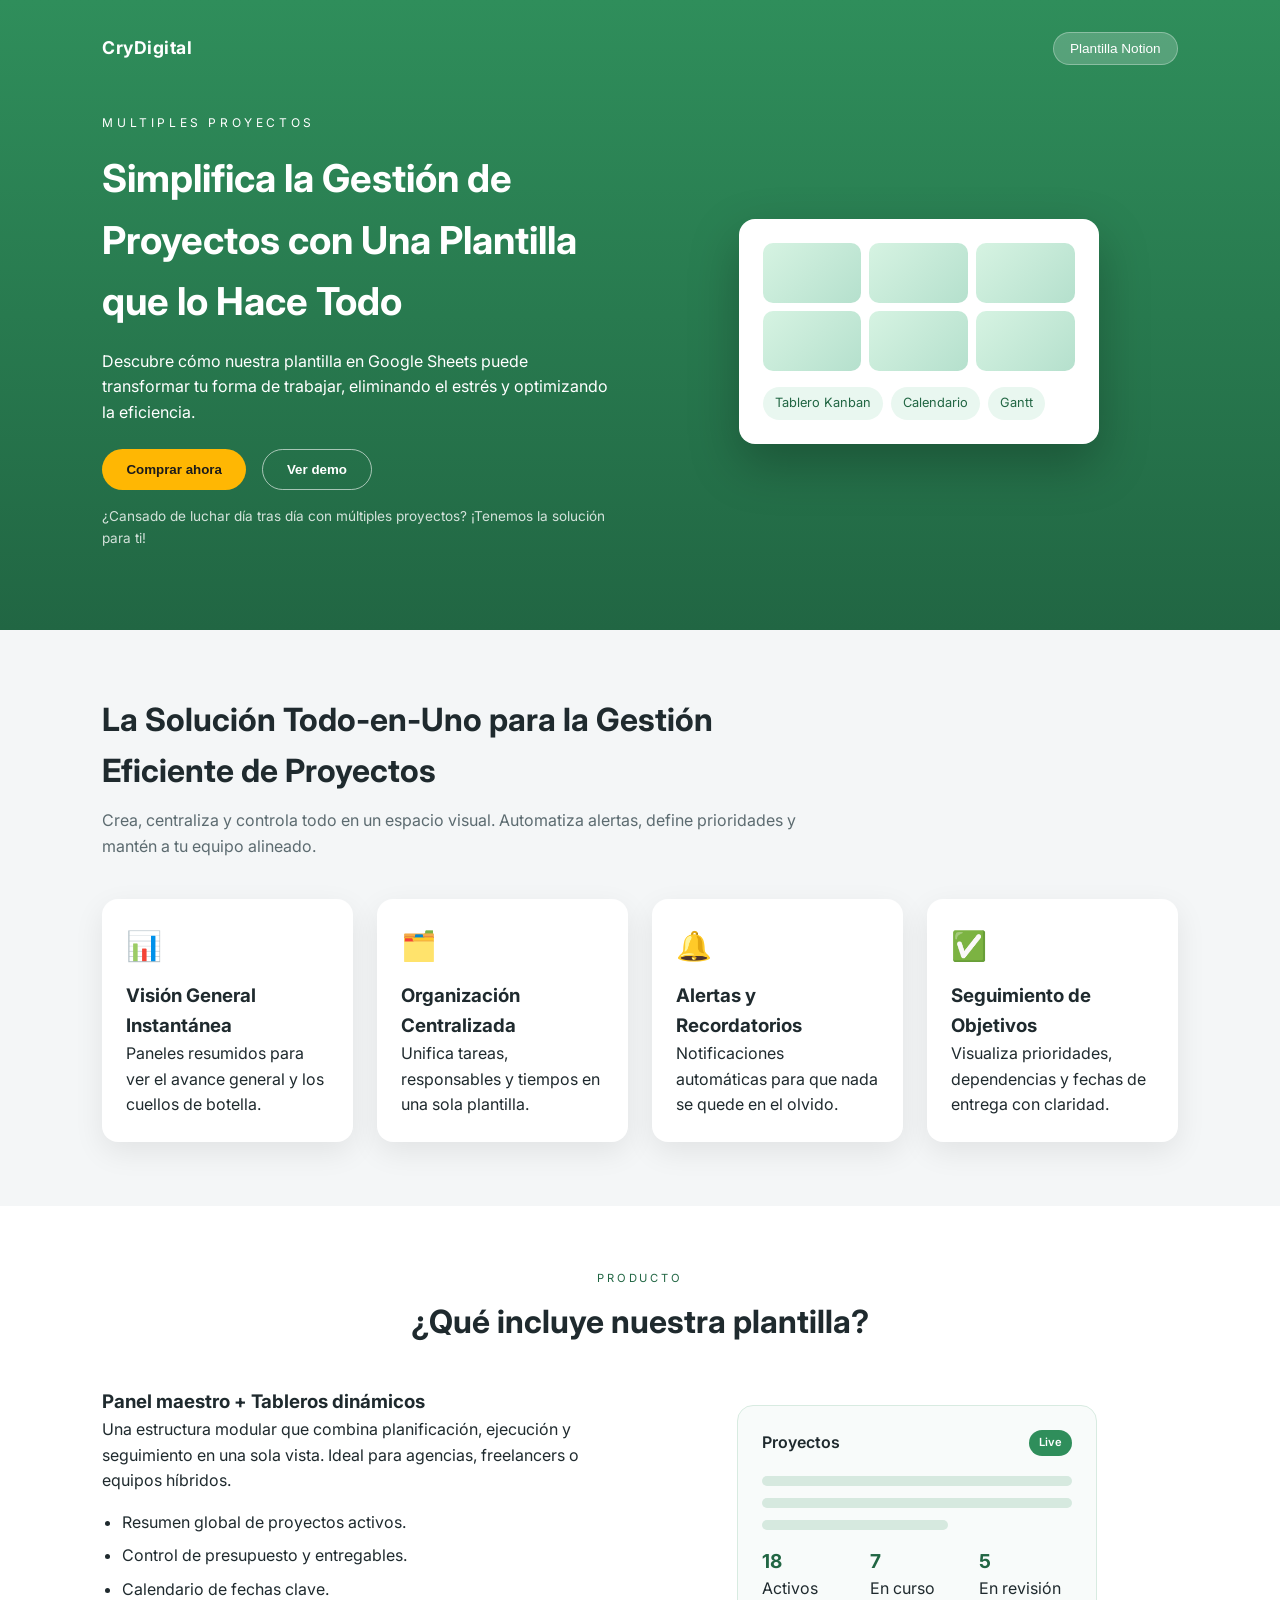
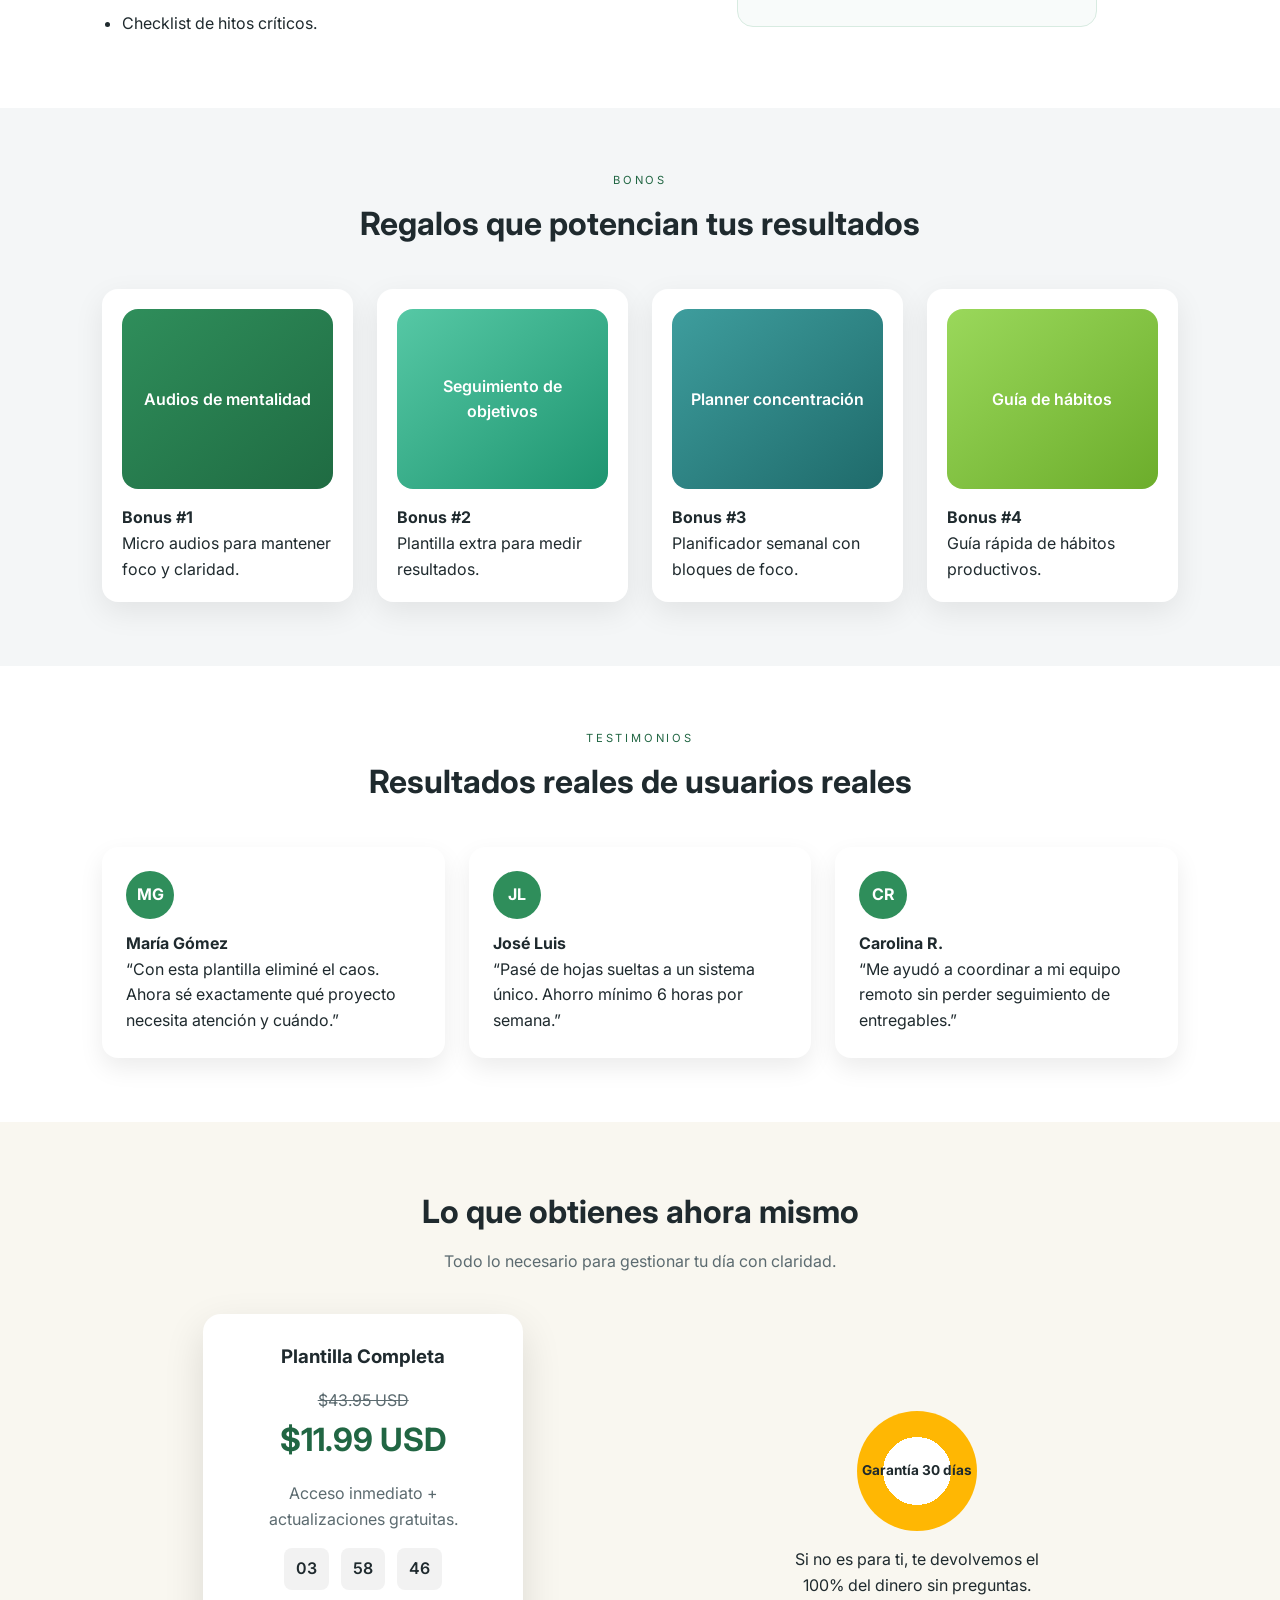
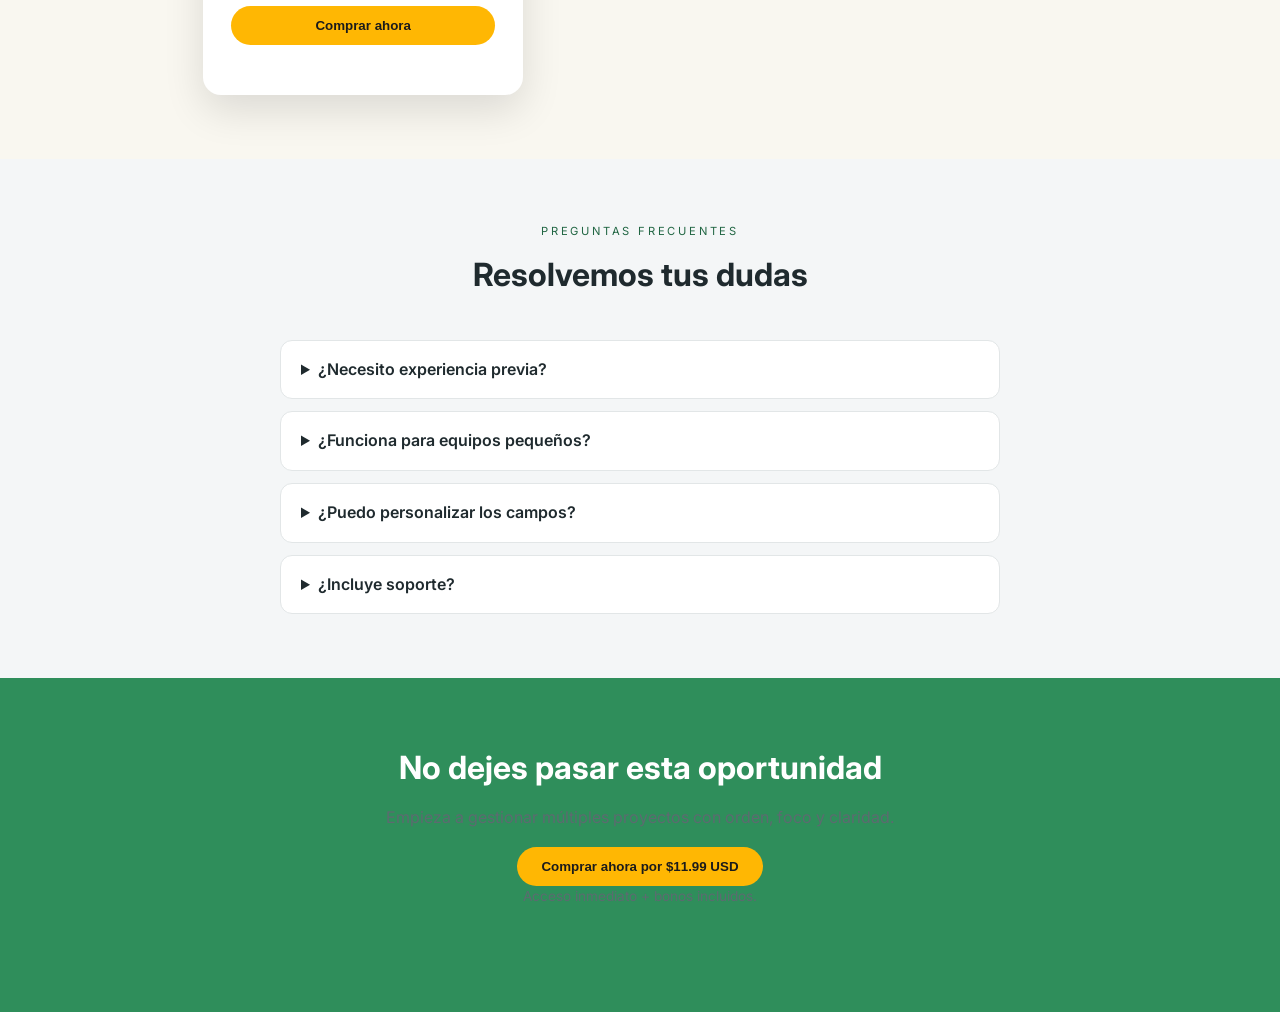
==== index.html @ e3479733 "Add landing page layout for multiple projects" ====
<!DOCTYPE html>
<html lang="es">
  <head>
    <meta charset="UTF-8" />
    <meta name="viewport" content="width=device-width, initial-scale=1.0" />
    <title>Plantilla de Gestión de Proyectos</title>
    <link rel="stylesheet" href="styles.css" />
    <link rel="preconnect" href="https://fonts.googleapis.com" />
    <link rel="preconnect" href="https://fonts.gstatic.com" crossorigin />
    <link
      href="https://fonts.googleapis.com/css2?family=Inter:wght@300;400;500;600;700;800&display=swap"
      rel="stylesheet"
    />
  </head>
  <body>
    <main>
      <section class="hero">
        <nav class="nav">
          <span class="logo">CryDigital</span>
          <button class="pill">Plantilla Notion</button>
        </nav>
        <div class="hero-content">
          <div>
            <p class="kicker">Multiples Proyectos</p>
            <h1>
              Simplifica la Gestión de Proyectos con Una Plantilla que lo Hace
              Todo
            </h1>
            <p class="subtitle">
              Descubre cómo nuestra plantilla en Google Sheets puede
              transformar tu forma de trabajar, eliminando el estrés y
              optimizando la eficiencia.
            </p>
            <div class="cta-row">
              <button class="btn-primary">Comprar ahora</button>
              <button class="btn-ghost">Ver demo</button>
            </div>
            <p class="tiny">
              ¿Cansado de luchar día tras día con múltiples proyectos? ¡Tenemos
              la solución para ti!
            </p>
          </div>
          <div class="hero-media">
            <div class="hero-card">
              <div class="hero-grid">
                <div class="grid-block"></div>
                <div class="grid-block"></div>
                <div class="grid-block"></div>
                <div class="grid-block"></div>
                <div class="grid-block"></div>
                <div class="grid-block"></div>
              </div>
              <div class="hero-tags">
                <span>Tablero Kanban</span>
                <span>Calendario</span>
                <span>Gantt</span>
              </div>
            </div>
          </div>
        </div>
      </section>

      <section class="section soft">
        <div class="section-head">
          <h2>La Solución Todo-en-Uno para la Gestión Eficiente de Proyectos</h2>
          <p>
            Crea, centraliza y controla todo en un espacio visual. Automatiza
            alertas, define prioridades y mantén a tu equipo alineado.
          </p>
        </div>
        <div class="feature-grid">
          <article class="feature-card">
            <span class="icon">📊</span>
            <h3>Visión General Instantánea</h3>
            <p>
              Paneles resumidos para ver el avance general y los cuellos de
              botella.
            </p>
          </article>
          <article class="feature-card">
            <span class="icon">🗂️</span>
            <h3>Organización Centralizada</h3>
            <p>
              Unifica tareas, responsables y tiempos en una sola plantilla.
            </p>
          </article>
          <article class="feature-card">
            <span class="icon">🔔</span>
            <h3>Alertas y Recordatorios</h3>
            <p>
              Notificaciones automáticas para que nada se quede en el olvido.
            </p>
          </article>
          <article class="feature-card">
            <span class="icon">✅</span>
            <h3>Seguimiento de Objetivos</h3>
            <p>
              Visualiza prioridades, dependencias y fechas de entrega con
              claridad.
            </p>
          </article>
        </div>
      </section>

      <section class="section">
        <div class="section-head center">
          <span class="eyebrow">Producto</span>
          <h2>¿Qué incluye nuestra plantilla?</h2>
        </div>
        <div class="product-grid">
          <div class="product-copy">
            <h3>Panel maestro + Tableros dinámicos</h3>
            <p>
              Una estructura modular que combina planificación, ejecución y
              seguimiento en una sola vista. Ideal para agencias, freelancers o
              equipos híbridos.
            </p>
            <ul>
              <li>Resumen global de proyectos activos.</li>
              <li>Control de presupuesto y entregables.</li>
              <li>Calendario de fechas clave.</li>
              <li>Checklist de hitos críticos.</li>
            </ul>
          </div>
          <div class="product-preview">
            <div class="preview-card">
              <div class="preview-header">
                <span>Proyectos</span>
                <span class="badge">Live</span>
              </div>
              <div class="preview-body">
                <div class="preview-line"></div>
                <div class="preview-line"></div>
                <div class="preview-line short"></div>
                <div class="preview-stats">
                  <div>
                    <strong>18</strong>
                    <span>Activos</span>
                  </div>
                  <div>
                    <strong>7</strong>
                    <span>En curso</span>
                  </div>
                  <div>
                    <strong>5</strong>
                    <span>En revisión</span>
                  </div>
                </div>
              </div>
            </div>
          </div>
        </div>
      </section>

      <section class="section soft">
        <div class="section-head center">
          <span class="eyebrow">Bonos</span>
          <h2>Regalos que potencian tus resultados</h2>
        </div>
        <div class="bonus-grid">
          <article class="bonus-card">
            <div class="bonus-cover green">
              <span>Audios de mentalidad</span>
            </div>
            <h4>Bonus #1</h4>
            <p>Micro audios para mantener foco y claridad.</p>
          </article>
          <article class="bonus-card">
            <div class="bonus-cover mint">
              <span>Seguimiento de objetivos</span>
            </div>
            <h4>Bonus #2</h4>
            <p>Plantilla extra para medir resultados.</p>
          </article>
          <article class="bonus-card">
            <div class="bonus-cover teal">
              <span>Planner concentración</span>
            </div>
            <h4>Bonus #3</h4>
            <p>Planificador semanal con bloques de foco.</p>
          </article>
          <article class="bonus-card">
            <div class="bonus-cover lime">
              <span>Guía de hábitos</span>
            </div>
            <h4>Bonus #4</h4>
            <p>Guía rápida de hábitos productivos.</p>
          </article>
        </div>
      </section>

      <section class="section">
        <div class="section-head center">
          <span class="eyebrow">Testimonios</span>
          <h2>Resultados reales de usuarios reales</h2>
        </div>
        <div class="testimonials">
          <article class="testimonial">
            <div class="avatar">MG</div>
            <h4>María Gómez</h4>
            <p>
              “Con esta plantilla eliminé el caos. Ahora sé exactamente qué
              proyecto necesita atención y cuándo.”
            </p>
          </article>
          <article class="testimonial">
            <div class="avatar">JL</div>
            <h4>José Luis</h4>
            <p>
              “Pasé de hojas sueltas a un sistema único. Ahorro mínimo 6 horas
              por semana.”
            </p>
          </article>
          <article class="testimonial">
            <div class="avatar">CR</div>
            <h4>Carolina R.</h4>
            <p>
              “Me ayudó a coordinar a mi equipo remoto sin perder seguimiento de
              entregables.”
            </p>
          </article>
        </div>
      </section>

      <section class="section highlight">
        <div class="section-head center">
          <h2>Lo que obtienes ahora mismo</h2>
          <p>Todo lo necesario para gestionar tu día con claridad.</p>
        </div>
        <div class="pricing">
          <div class="pricing-card">
            <h3>Plantilla Completa</h3>
            <p class="price">
              <span class="strike">$43.95 USD</span>
              <span class="current">$11.99 USD</span>
            </p>
            <p class="note">Acceso inmediato + actualizaciones gratuitas.</p>
            <div class="timer">
              <span>03</span>
              <span>58</span>
              <span>46</span>
            </div>
            <button class="btn-primary full">Comprar ahora</button>
            <p class="tiny">Pago seguro con tarjetas y PayPal.</p>
          </div>
          <div class="guarantee">
            <div class="seal">Garantía 30 días</div>
            <p>
              Si no es para ti, te devolvemos el 100% del dinero sin preguntas.
            </p>
          </div>
        </div>
      </section>

      <section class="section soft">
        <div class="section-head center">
          <span class="eyebrow">Preguntas frecuentes</span>
          <h2>Resolvemos tus dudas</h2>
        </div>
        <div class="faq">
          <details>
            <summary>¿Necesito experiencia previa?</summary>
            <p>No. La plantilla es intuitiva y viene con guía rápida.</p>
          </details>
          <details>
            <summary>¿Funciona para equipos pequeños?</summary>
            <p>Sí, está diseñada para freelancers y equipos de 2 a 20 personas.</p>
          </details>
          <details>
            <summary>¿Puedo personalizar los campos?</summary>
            <p>Totalmente. Modifica categorías, colores y etiquetas.</p>
          </details>
          <details>
            <summary>¿Incluye soporte?</summary>
            <p>Recibirás soporte por email durante los primeros 30 días.</p>
          </details>
        </div>
      </section>

      <section class="section final-cta">
        <div class="section-head center">
          <h2>No dejes pasar esta oportunidad</h2>
          <p>
            Empieza a gestionar múltiples proyectos con orden, foco y claridad.
          </p>
          <button class="btn-primary">Comprar ahora por $11.99 USD</button>
          <p class="tiny">Acceso inmediato + bonos incluidos.</p>
        </div>
      </section>
    </main>
  </body>
</html>
---- styles.css ----
:root {
  color-scheme: light;
  --green: #2f8e5b;
  --green-dark: #216643;
  --mint: #e9f7f0;
  --soft: #f4f6f7;
  --text: #1f2a2e;
  --muted: #5c6b70;
  --accent: #ffb703;
}

* {
  box-sizing: border-box;
  margin: 0;
  padding: 0;
}

body {
  font-family: "Inter", sans-serif;
  color: var(--text);
  background: #fff;
  line-height: 1.6;
}

main {
  display: flex;
  flex-direction: column;
}

section {
  padding: 64px 8vw;
}

.hero {
  background: linear-gradient(180deg, var(--green) 0%, var(--green-dark) 100%);
  color: #fff;
  padding-top: 32px;
  padding-bottom: 80px;
}

.nav {
  display: flex;
  justify-content: space-between;
  align-items: center;
  margin-bottom: 48px;
}

.logo {
  font-weight: 700;
  letter-spacing: 0.5px;
  font-size: 1.1rem;
}

.pill {
  background: rgba(255, 255, 255, 0.2);
  border: 1px solid rgba(255, 255, 255, 0.3);
  color: #fff;
  padding: 8px 16px;
  border-radius: 999px;
  font-size: 0.85rem;
}

.hero-content {
  display: grid;
  grid-template-columns: repeat(auto-fit, minmax(280px, 1fr));
  gap: 40px;
  align-items: center;
}

.kicker {
  text-transform: uppercase;
  letter-spacing: 0.3em;
  font-size: 0.75rem;
  margin-bottom: 16px;
}

.hero h1 {
  font-size: clamp(2rem, 3vw, 3rem);
  margin-bottom: 16px;
}

.subtitle {
  max-width: 520px;
  margin-bottom: 24px;
}

.cta-row {
  display: flex;
  flex-wrap: wrap;
  gap: 16px;
  margin-bottom: 16px;
}

.btn-primary,
.btn-ghost {
  border: none;
  border-radius: 999px;
  padding: 12px 24px;
  font-weight: 600;
  cursor: pointer;
}

.btn-primary {
  background: var(--accent);
  color: #1b1b1b;
}

.btn-ghost {
  background: transparent;
  color: #fff;
  border: 1px solid rgba(255, 255, 255, 0.6);
}

.tiny {
  font-size: 0.85rem;
  color: rgba(255, 255, 255, 0.8);
}

.hero-media {
  display: flex;
  justify-content: center;
}

.hero-card {
  background: #fff;
  color: var(--text);
  padding: 24px;
  border-radius: 16px;
  width: min(360px, 100%);
  box-shadow: 0 20px 50px rgba(0, 0, 0, 0.25);
}

.hero-grid {
  display: grid;
  grid-template-columns: repeat(3, 1fr);
  gap: 8px;
  margin-bottom: 16px;
}

.grid-block {
  height: 60px;
  border-radius: 10px;
  background: linear-gradient(135deg, #d6f3e2, #b5e0cd);
}

.hero-tags {
  display: flex;
  flex-wrap: wrap;
  gap: 8px;
}

.hero-tags span {
  background: var(--mint);
  color: var(--green-dark);
  padding: 6px 12px;
  border-radius: 999px;
  font-size: 0.8rem;
}

.section-head {
  max-width: 700px;
  margin-bottom: 40px;
}

.section-head.center {
  text-align: center;
  margin-left: auto;
  margin-right: auto;
}

.section-head h2 {
  font-size: clamp(1.6rem, 2.5vw, 2.4rem);
  margin-bottom: 12px;
}

.section-head p {
  color: var(--muted);
}

.soft {
  background: var(--soft);
}

.feature-grid {
  display: grid;
  grid-template-columns: repeat(auto-fit, minmax(220px, 1fr));
  gap: 24px;
}

.feature-card {
  background: #fff;
  padding: 24px;
  border-radius: 16px;
  box-shadow: 0 10px 30px rgba(0, 0, 0, 0.08);
}

.feature-card .icon {
  font-size: 1.8rem;
  display: inline-flex;
  margin-bottom: 12px;
}

.eyebrow {
  text-transform: uppercase;
  letter-spacing: 0.25em;
  font-size: 0.7rem;
  color: var(--green-dark);
  display: block;
  margin-bottom: 8px;
}

.product-grid {
  display: grid;
  grid-template-columns: repeat(auto-fit, minmax(260px, 1fr));
  gap: 32px;
  align-items: center;
}

.product-copy ul {
  margin-top: 16px;
  padding-left: 20px;
}

.product-copy li {
  margin-bottom: 8px;
}

.product-preview {
  display: flex;
  justify-content: center;
}

.preview-card {
  width: min(360px, 100%);
  background: #f8fbfa;
  border-radius: 16px;
  padding: 24px;
  border: 1px solid #d8ebe1;
}

.preview-header {
  display: flex;
  justify-content: space-between;
  align-items: center;
  font-weight: 600;
  margin-bottom: 20px;
}

.badge {
  background: var(--green);
  color: #fff;
  border-radius: 999px;
  padding: 4px 10px;
  font-size: 0.7rem;
}

.preview-line {
  height: 10px;
  background: #d6e9df;
  border-radius: 999px;
  margin-bottom: 12px;
}

.preview-line.short {
  width: 60%;
}

.preview-stats {
  display: grid;
  grid-template-columns: repeat(3, 1fr);
  gap: 16px;
  margin-top: 16px;
}

.preview-stats strong {
  display: block;
  font-size: 1.2rem;
  color: var(--green-dark);
}

.bonus-grid {
  display: grid;
  grid-template-columns: repeat(auto-fit, minmax(200px, 1fr));
  gap: 24px;
}

.bonus-card {
  background: #fff;
  padding: 20px;
  border-radius: 16px;
  box-shadow: 0 10px 30px rgba(0, 0, 0, 0.08);
}

.bonus-cover {
  height: 180px;
  border-radius: 16px;
  display: flex;
  align-items: center;
  justify-content: center;
  color: #fff;
  font-weight: 600;
  text-align: center;
  margin-bottom: 16px;
  padding: 12px;
}

.bonus-cover.green {
  background: linear-gradient(140deg, #2f8e5b, #1f6b42);
}

.bonus-cover.mint {
  background: linear-gradient(140deg, #56c8a5, #1e9570);
}

.bonus-cover.teal {
  background: linear-gradient(140deg, #3e9d9d, #1f6b6b);
}

.bonus-cover.lime {
  background: linear-gradient(140deg, #9ad85b, #6cad2b);
}

.testimonials {
  display: grid;
  grid-template-columns: repeat(auto-fit, minmax(220px, 1fr));
  gap: 24px;
}

.testimonial {
  background: #fff;
  padding: 24px;
  border-radius: 16px;
  box-shadow: 0 10px 25px rgba(0, 0, 0, 0.08);
}

.avatar {
  width: 48px;
  height: 48px;
  background: var(--green);
  color: #fff;
  display: grid;
  place-items: center;
  border-radius: 50%;
  font-weight: 700;
  margin-bottom: 12px;
}

.highlight {
  background: #f9f7f0;
}

.pricing {
  display: grid;
  grid-template-columns: repeat(auto-fit, minmax(240px, 1fr));
  gap: 32px;
  align-items: center;
  justify-items: center;
}

.pricing-card {
  background: #fff;
  padding: 28px;
  border-radius: 18px;
  box-shadow: 0 15px 40px rgba(0, 0, 0, 0.12);
  text-align: center;
  width: min(320px, 100%);
}

.price {
  display: flex;
  flex-direction: column;
  margin: 16px 0;
}

.strike {
  text-decoration: line-through;
  color: var(--muted);
}

.current {
  font-size: 2rem;
  font-weight: 700;
  color: var(--green-dark);
}

.note {
  color: var(--muted);
  margin-bottom: 16px;
}

.timer {
  display: flex;
  justify-content: center;
  gap: 12px;
  margin-bottom: 16px;
}

.timer span {
  background: #f2f2f2;
  padding: 8px 12px;
  border-radius: 8px;
  font-weight: 600;
}

.btn-primary.full {
  width: 100%;
}

.guarantee {
  text-align: center;
  max-width: 260px;
}

.seal {
  width: 120px;
  height: 120px;
  background: radial-gradient(circle, #fff 40%, #ffb703 40%);
  border-radius: 50%;
  display: grid;
  place-items: center;
  font-weight: 700;
  color: #1f2a2e;
  margin: 0 auto 16px;
  text-align: center;
  font-size: 0.85rem;
}

.faq {
  max-width: 720px;
  margin: 0 auto;
  display: grid;
  gap: 12px;
}

.faq details {
  background: #fff;
  padding: 16px 20px;
  border-radius: 12px;
  border: 1px solid #e2e6e7;
}

.faq summary {
  cursor: pointer;
  font-weight: 600;
}

.final-cta {
  background: var(--green);
  color: #fff;
}

.final-cta .btn-primary {
  margin-top: 16px;
}

@media (max-width: 640px) {
  section {
    padding: 48px 6vw;
  }

  .hero {
    padding-top: 24px;
  }

  .hero-card {
    width: 100%;
  }
}
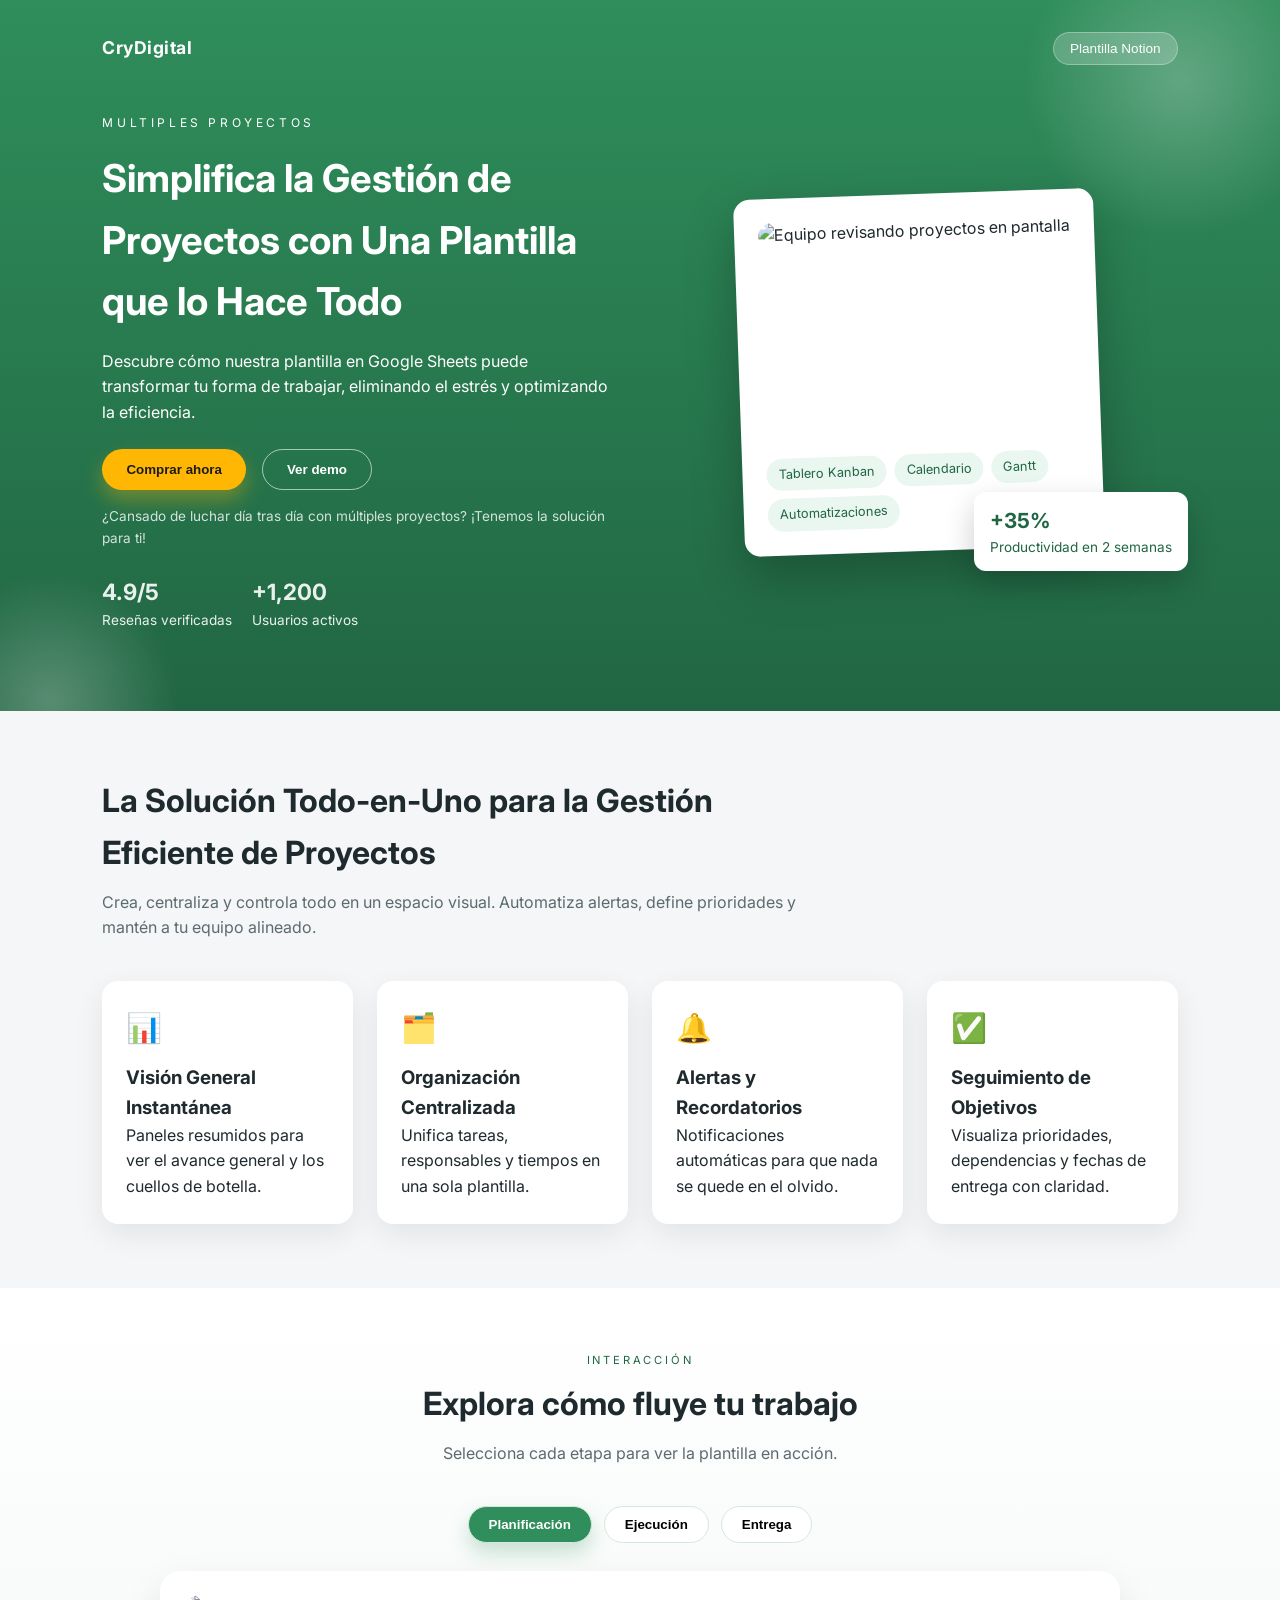
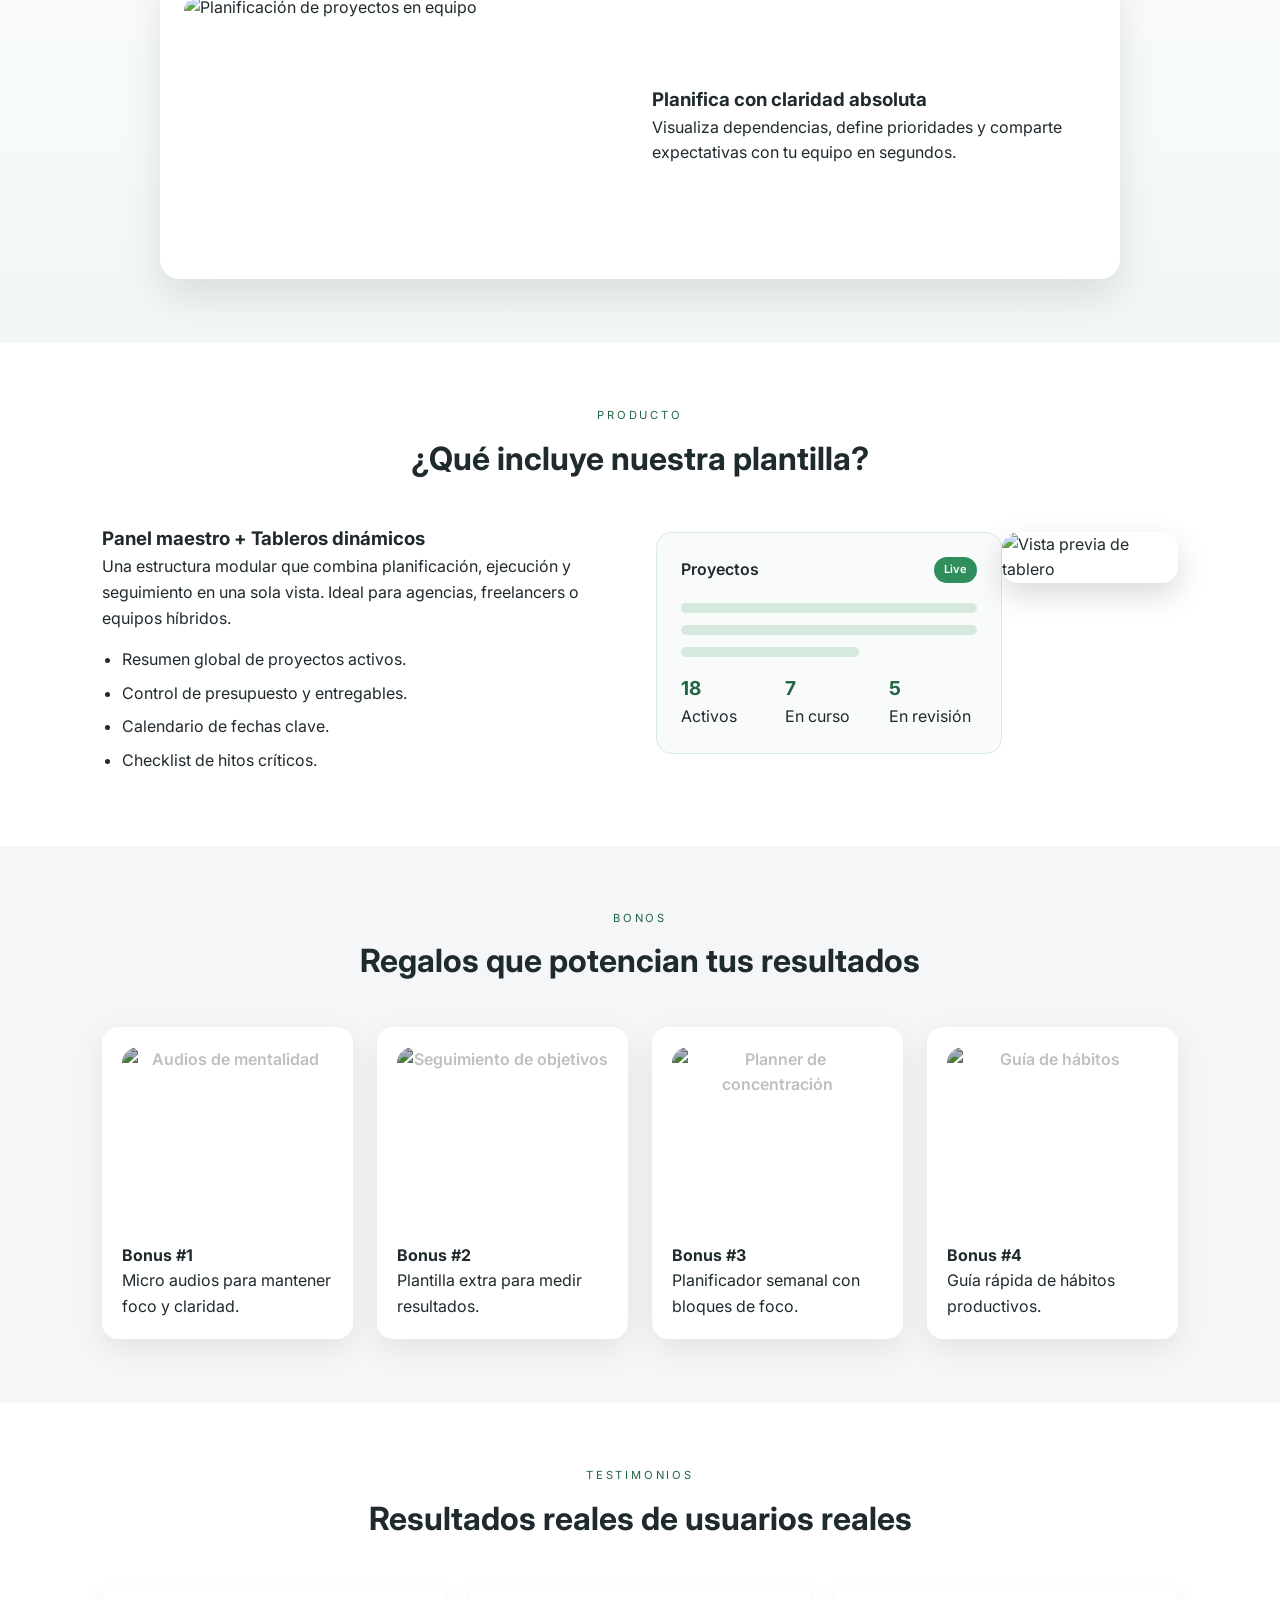
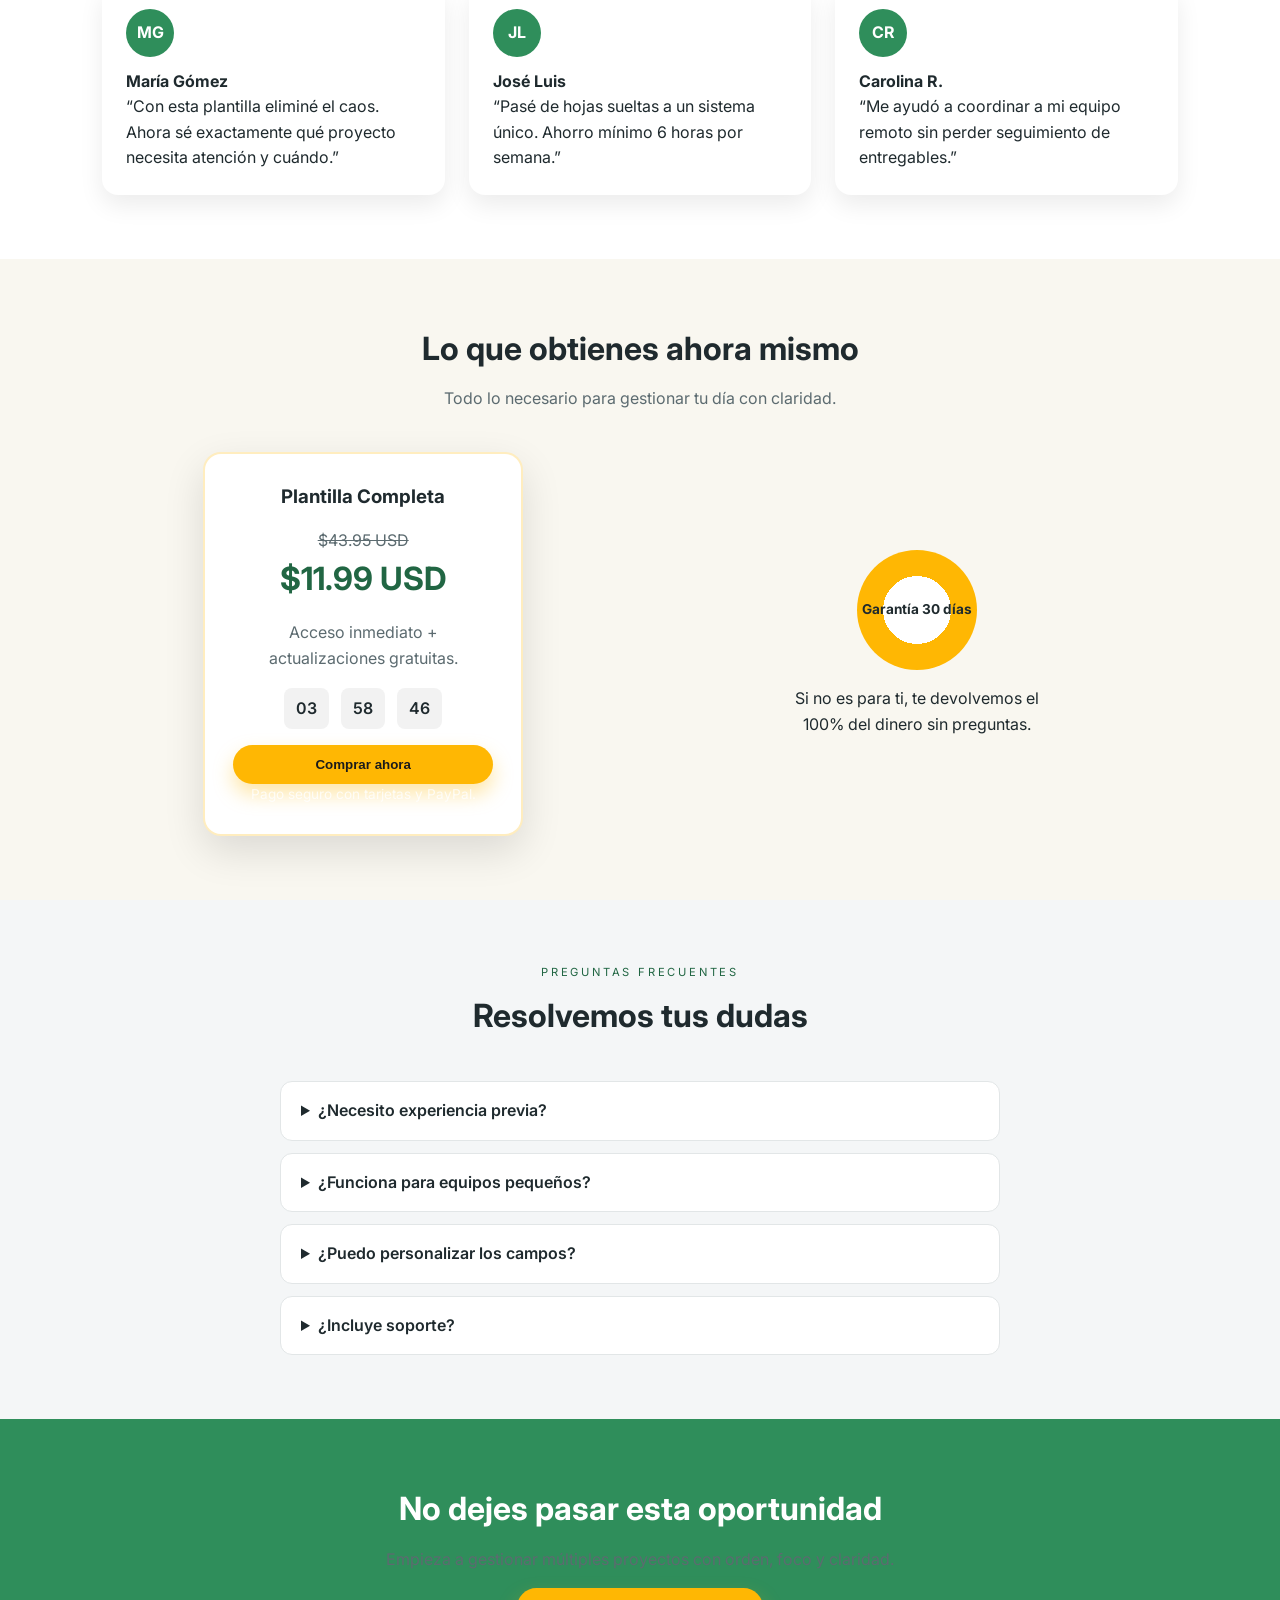
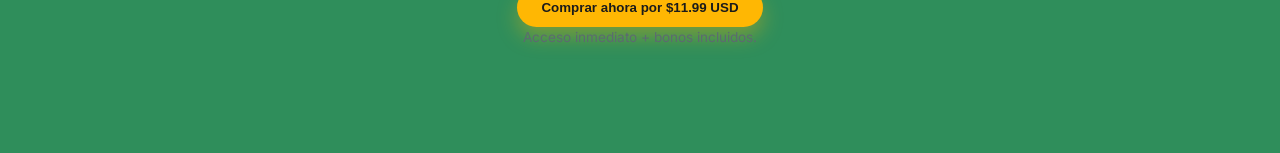
==== commit 87504ef0: "Enhance landing page with visuals and interactivity" ====
--- a/index.html
+++ b/index.html
@@ -39,22 +39,35 @@
               ¿Cansado de luchar día tras día con múltiples proyectos? ¡Tenemos
               la solución para ti!
             </p>
+            <div class="hero-highlights">
+              <div>
+                <strong>4.9/5</strong>
+                <span>Reseñas verificadas</span>
+              </div>
+              <div>
+                <strong>+1,200</strong>
+                <span>Usuarios activos</span>
+              </div>
+            </div>
           </div>
           <div class="hero-media">
             <div class="hero-card">
-              <div class="hero-grid">
-                <div class="grid-block"></div>
-                <div class="grid-block"></div>
-                <div class="grid-block"></div>
-                <div class="grid-block"></div>
-                <div class="grid-block"></div>
-                <div class="grid-block"></div>
+              <div class="hero-image">
+                <img
+                  src="https://images.unsplash.com/photo-1522071820081-009f0129c71c?auto=format&fit=crop&w=800&q=80"
+                  alt="Equipo revisando proyectos en pantalla"
+                />
               </div>
               <div class="hero-tags">
                 <span>Tablero Kanban</span>
                 <span>Calendario</span>
                 <span>Gantt</span>
-              </div>
+                <span>Automatizaciones</span>
+              </div>
+            </div>
+            <div class="floating-card">
+              <strong>+35%</strong>
+              <span>Productividad en 2 semanas</span>
             </div>
           </div>
         </div>
@@ -99,6 +112,62 @@
               claridad.
             </p>
           </article>
+        </div>
+      </section>
+
+      <section class="section workflow">
+        <div class="section-head center">
+          <span class="eyebrow">Interacción</span>
+          <h2>Explora cómo fluye tu trabajo</h2>
+          <p>Selecciona cada etapa para ver la plantilla en acción.</p>
+        </div>
+        <div class="workflow-tabs" role="tablist">
+          <button class="tab active" data-tab="planificacion" role="tab">
+            Planificación
+          </button>
+          <button class="tab" data-tab="ejecucion" role="tab">Ejecución</button>
+          <button class="tab" data-tab="entrega" role="tab">Entrega</button>
+        </div>
+        <div class="workflow-panels">
+          <div class="panel active" id="planificacion" role="tabpanel">
+            <img
+              src="https://images.unsplash.com/photo-1504384308090-c894fdcc538d?auto=format&fit=crop&w=1200&q=80"
+              alt="Planificación de proyectos en equipo"
+            />
+            <div>
+              <h3>Planifica con claridad absoluta</h3>
+              <p>
+                Visualiza dependencias, define prioridades y comparte
+                expectativas con tu equipo en segundos.
+              </p>
+            </div>
+          </div>
+          <div class="panel" id="ejecucion" role="tabpanel">
+            <img
+              src="https://images.unsplash.com/photo-1552664730-d307ca884978?auto=format&fit=crop&w=1200&q=80"
+              alt="Ejecución y seguimiento de tareas"
+            />
+            <div>
+              <h3>Ejecuta sin perder el control</h3>
+              <p>
+                Automatizaciones, tableros en tiempo real y alertas que mantienen
+                el flujo siempre activo.
+              </p>
+            </div>
+          </div>
+          <div class="panel" id="entrega" role="tabpanel">
+            <img
+              src="https://images.unsplash.com/photo-1521737604893-d14cc237f11d?auto=format&fit=crop&w=1200&q=80"
+              alt="Entrega y revisión de proyectos"
+            />
+            <div>
+              <h3>Entrega impecable y a tiempo</h3>
+              <p>
+                Consolida entregables, reportes y retroalimentación en una sola
+                vista.
+              </p>
+            </div>
+          </div>
         </div>
       </section>
 
@@ -148,6 +217,12 @@
                 </div>
               </div>
             </div>
+            <div class="preview-stack">
+              <img
+                src="https://images.unsplash.com/photo-1487014679447-9f8336841d58?auto=format&fit=crop&w=800&q=80"
+                alt="Vista previa de tablero"
+              />
+            </div>
           </div>
         </div>
       </section>
@@ -160,6 +235,10 @@
         <div class="bonus-grid">
           <article class="bonus-card">
             <div class="bonus-cover green">
+              <img
+                src="https://images.unsplash.com/photo-1516280440614-37939bbacd81?auto=format&fit=crop&w=800&q=80"
+                alt="Audios de mentalidad"
+              />
               <span>Audios de mentalidad</span>
             </div>
             <h4>Bonus #1</h4>
@@ -167,6 +246,10 @@
           </article>
           <article class="bonus-card">
             <div class="bonus-cover mint">
+              <img
+                src="https://images.unsplash.com/photo-1519389950473-47ba0277781c?auto=format&fit=crop&w=800&q=80"
+                alt="Seguimiento de objetivos"
+              />
               <span>Seguimiento de objetivos</span>
             </div>
             <h4>Bonus #2</h4>
@@ -174,6 +257,10 @@
           </article>
           <article class="bonus-card">
             <div class="bonus-cover teal">
+              <img
+                src="https://images.unsplash.com/photo-1504384308090-c894fdcc538d?auto=format&fit=crop&w=800&q=80"
+                alt="Planner de concentración"
+              />
               <span>Planner concentración</span>
             </div>
             <h4>Bonus #3</h4>
@@ -181,6 +268,10 @@
           </article>
           <article class="bonus-card">
             <div class="bonus-cover lime">
+              <img
+                src="https://images.unsplash.com/photo-1483058712412-4245e9b90334?auto=format&fit=crop&w=800&q=80"
+                alt="Guía de hábitos"
+              />
               <span>Guía de hábitos</span>
             </div>
             <h4>Bonus #4</h4>
@@ -288,5 +379,6 @@
         </div>
       </section>
     </main>
+    <script src="script.js"></script>
   </body>
 </html>
--- a/styles.css
+++ b/styles.css
@@ -36,6 +36,31 @@
   color: #fff;
   padding-top: 32px;
   padding-bottom: 80px;
+  position: relative;
+  overflow: hidden;
+}
+
+.hero::before,
+.hero::after {
+  content: "";
+  position: absolute;
+  width: 320px;
+  height: 320px;
+  background: radial-gradient(circle, rgba(255, 255, 255, 0.25), transparent 70%);
+  border-radius: 50%;
+  top: -80px;
+  right: -60px;
+  filter: blur(4px);
+  animation: float 12s ease-in-out infinite;
+}
+
+.hero::after {
+  width: 260px;
+  height: 260px;
+  top: auto;
+  bottom: -120px;
+  left: -80px;
+  animation-delay: 2s;
 }
 
 .nav {
@@ -43,6 +68,8 @@
   justify-content: space-between;
   align-items: center;
   margin-bottom: 48px;
+  position: relative;
+  z-index: 2;
 }
 
 .logo {
@@ -58,6 +85,7 @@
   padding: 8px 16px;
   border-radius: 999px;
   font-size: 0.85rem;
+  backdrop-filter: blur(4px);
 }
 
 .hero-content {
@@ -65,6 +93,8 @@
   grid-template-columns: repeat(auto-fit, minmax(280px, 1fr));
   gap: 40px;
   align-items: center;
+  position: relative;
+  z-index: 2;
 }
 
 .kicker {
@@ -98,17 +128,24 @@
   padding: 12px 24px;
   font-weight: 600;
   cursor: pointer;
+  transition: transform 0.2s ease, box-shadow 0.2s ease;
 }
 
 .btn-primary {
   background: var(--accent);
   color: #1b1b1b;
+  box-shadow: 0 10px 20px rgba(255, 183, 3, 0.35);
 }
 
 .btn-ghost {
   background: transparent;
   color: #fff;
   border: 1px solid rgba(255, 255, 255, 0.6);
+}
+
+.btn-primary:hover,
+.btn-ghost:hover {
+  transform: translateY(-2px) scale(1.01);
 }
 
 .tiny {
@@ -116,9 +153,24 @@
   color: rgba(255, 255, 255, 0.8);
 }
 
+.hero-highlights {
+  margin-top: 24px;
+  display: flex;
+  gap: 20px;
+  flex-wrap: wrap;
+  font-size: 0.85rem;
+  color: rgba(255, 255, 255, 0.9);
+}
+
+.hero-highlights strong {
+  font-size: 1.4rem;
+  display: block;
+}
+
 .hero-media {
   display: flex;
   justify-content: center;
+  position: relative;
 }
 
 .hero-card {
@@ -128,19 +180,26 @@
   border-radius: 16px;
   width: min(360px, 100%);
   box-shadow: 0 20px 50px rgba(0, 0, 0, 0.25);
-}
-
-.hero-grid {
-  display: grid;
-  grid-template-columns: repeat(3, 1fr);
-  gap: 8px;
+  transform: rotate(-2deg);
+  transition: transform 0.4s ease;
+}
+
+.hero-card:hover {
+  transform: rotate(0deg) translateY(-4px);
+}
+
+.hero-image {
+  border-radius: 14px;
+  overflow: hidden;
+  height: 220px;
   margin-bottom: 16px;
 }
 
-.grid-block {
-  height: 60px;
-  border-radius: 10px;
-  background: linear-gradient(135deg, #d6f3e2, #b5e0cd);
+.hero-image img {
+  width: 100%;
+  height: 100%;
+  object-fit: cover;
+  display: block;
 }
 
 .hero-tags {
@@ -157,6 +216,24 @@
   font-size: 0.8rem;
 }
 
+.floating-card {
+  position: absolute;
+  right: -10px;
+  bottom: -20px;
+  background: #fff;
+  color: var(--green-dark);
+  padding: 12px 16px;
+  border-radius: 12px;
+  box-shadow: 0 12px 30px rgba(0, 0, 0, 0.2);
+  font-size: 0.85rem;
+  animation: float 6s ease-in-out infinite;
+}
+
+.floating-card strong {
+  font-size: 1.3rem;
+  display: block;
+}
+
 .section-head {
   max-width: 700px;
   margin-bottom: 40px;
@@ -192,12 +269,75 @@
   padding: 24px;
   border-radius: 16px;
   box-shadow: 0 10px 30px rgba(0, 0, 0, 0.08);
+  transition: transform 0.3s ease, box-shadow 0.3s ease;
 }
 
 .feature-card .icon {
   font-size: 1.8rem;
   display: inline-flex;
   margin-bottom: 12px;
+}
+
+.feature-card:hover {
+  transform: translateY(-6px);
+  box-shadow: 0 18px 35px rgba(0, 0, 0, 0.12);
+}
+
+.workflow {
+  background: linear-gradient(180deg, #ffffff 0%, #f1f7f4 100%);
+}
+
+.workflow-tabs {
+  display: flex;
+  justify-content: center;
+  gap: 12px;
+  margin-bottom: 28px;
+  flex-wrap: wrap;
+}
+
+.tab {
+  padding: 10px 20px;
+  border-radius: 999px;
+  border: 1px solid #d7e7de;
+  background: #fff;
+  cursor: pointer;
+  font-weight: 600;
+  transition: all 0.2s ease;
+}
+
+.tab.active,
+.tab:hover {
+  background: var(--green);
+  color: #fff;
+  box-shadow: 0 10px 20px rgba(47, 142, 91, 0.25);
+}
+
+.workflow-panels {
+  max-width: 960px;
+  margin: 0 auto;
+  position: relative;
+}
+
+.panel {
+  display: none;
+  gap: 24px;
+  align-items: center;
+  background: #fff;
+  border-radius: 20px;
+  padding: 24px;
+  box-shadow: 0 18px 40px rgba(0, 0, 0, 0.1);
+}
+
+.panel.active {
+  display: grid;
+  grid-template-columns: repeat(auto-fit, minmax(240px, 1fr));
+}
+
+.panel img {
+  width: 100%;
+  height: 260px;
+  border-radius: 16px;
+  object-fit: cover;
 }
 
 .eyebrow {
@@ -236,6 +376,7 @@
   border-radius: 16px;
   padding: 24px;
   border: 1px solid #d8ebe1;
+  margin-bottom: 20px;
 }
 
 .preview-header {
@@ -278,6 +419,13 @@
   color: var(--green-dark);
 }
 
+.preview-stack img {
+  width: min(360px, 100%);
+  border-radius: 16px;
+  object-fit: cover;
+  box-shadow: 0 12px 30px rgba(0, 0, 0, 0.15);
+}
+
 .bonus-grid {
   display: grid;
   grid-template-columns: repeat(auto-fit, minmax(200px, 1fr));
@@ -289,6 +437,7 @@
   padding: 20px;
   border-radius: 16px;
   box-shadow: 0 10px 30px rgba(0, 0, 0, 0.08);
+  transition: transform 0.3s ease;
 }
 
 .bonus-cover {
@@ -302,22 +451,26 @@
   text-align: center;
   margin-bottom: 16px;
   padding: 12px;
-}
-
-.bonus-cover.green {
-  background: linear-gradient(140deg, #2f8e5b, #1f6b42);
-}
-
-.bonus-cover.mint {
-  background: linear-gradient(140deg, #56c8a5, #1e9570);
-}
-
-.bonus-cover.teal {
-  background: linear-gradient(140deg, #3e9d9d, #1f6b6b);
-}
-
-.bonus-cover.lime {
-  background: linear-gradient(140deg, #9ad85b, #6cad2b);
+  overflow: hidden;
+  position: relative;
+}
+
+.bonus-cover img {
+  position: absolute;
+  inset: 0;
+  width: 100%;
+  height: 100%;
+  object-fit: cover;
+  filter: brightness(0.75);
+}
+
+.bonus-cover span {
+  position: relative;
+  z-index: 1;
+}
+
+.bonus-card:hover {
+  transform: translateY(-6px);
 }
 
 .testimonials {
@@ -331,6 +484,11 @@
   padding: 24px;
   border-radius: 16px;
   box-shadow: 0 10px 25px rgba(0, 0, 0, 0.08);
+  transition: transform 0.2s ease;
+}
+
+.testimonial:hover {
+  transform: translateY(-4px);
 }
 
 .avatar {
@@ -364,6 +522,7 @@
   box-shadow: 0 15px 40px rgba(0, 0, 0, 0.12);
   text-align: center;
   width: min(320px, 100%);
+  border: 2px solid rgba(255, 183, 3, 0.25);
 }
 
 .price {
@@ -451,6 +610,27 @@
 
 .final-cta .btn-primary {
   margin-top: 16px;
+  animation: pulse 2.5s ease-in-out infinite;
+}
+
+@keyframes float {
+  0%,
+  100% {
+    transform: translateY(0px);
+  }
+  50% {
+    transform: translateY(-12px);
+  }
+}
+
+@keyframes pulse {
+  0%,
+  100% {
+    box-shadow: 0 0 0 0 rgba(255, 183, 3, 0.5);
+  }
+  50% {
+    box-shadow: 0 0 0 16px rgba(255, 183, 3, 0);
+  }
 }
 
 @media (max-width: 640px) {
@@ -465,4 +645,9 @@
   .hero-card {
     width: 100%;
   }
-}
+
+  .floating-card {
+    position: static;
+    margin-top: 16px;
+  }
+}
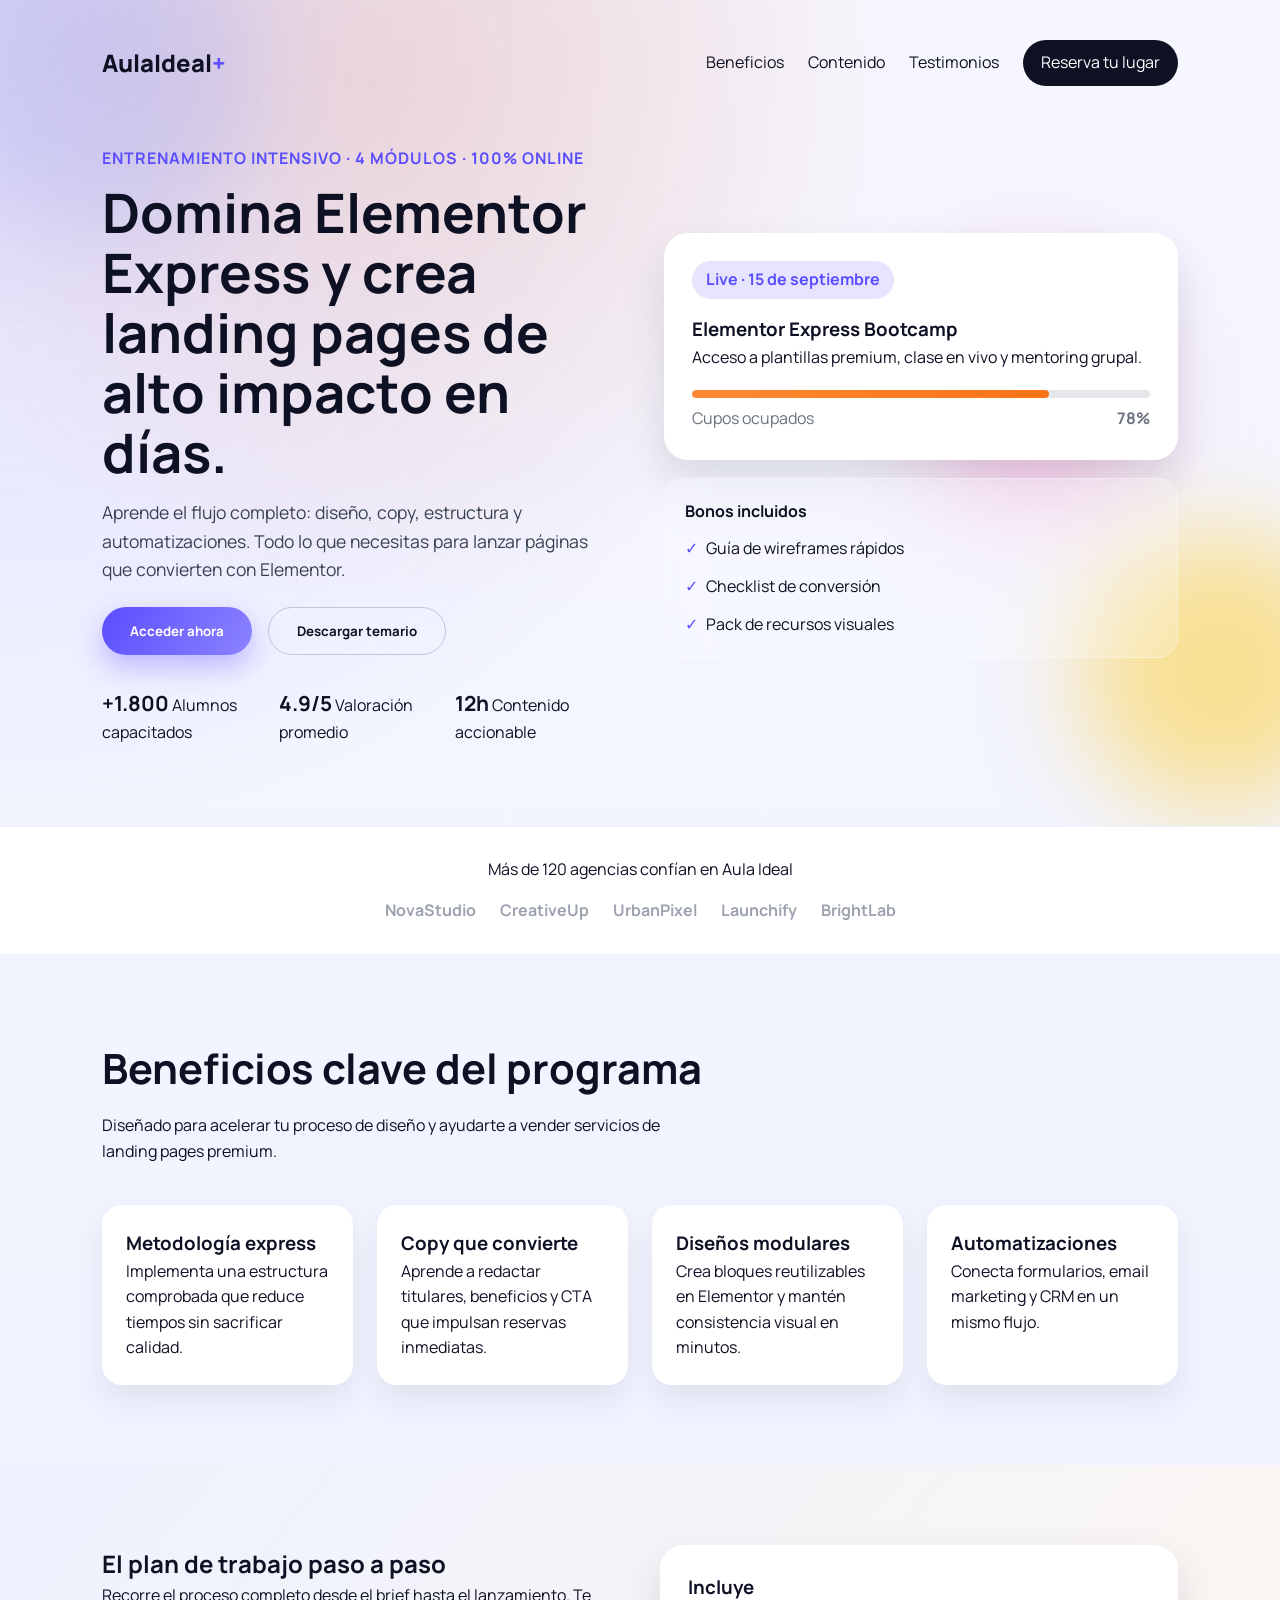
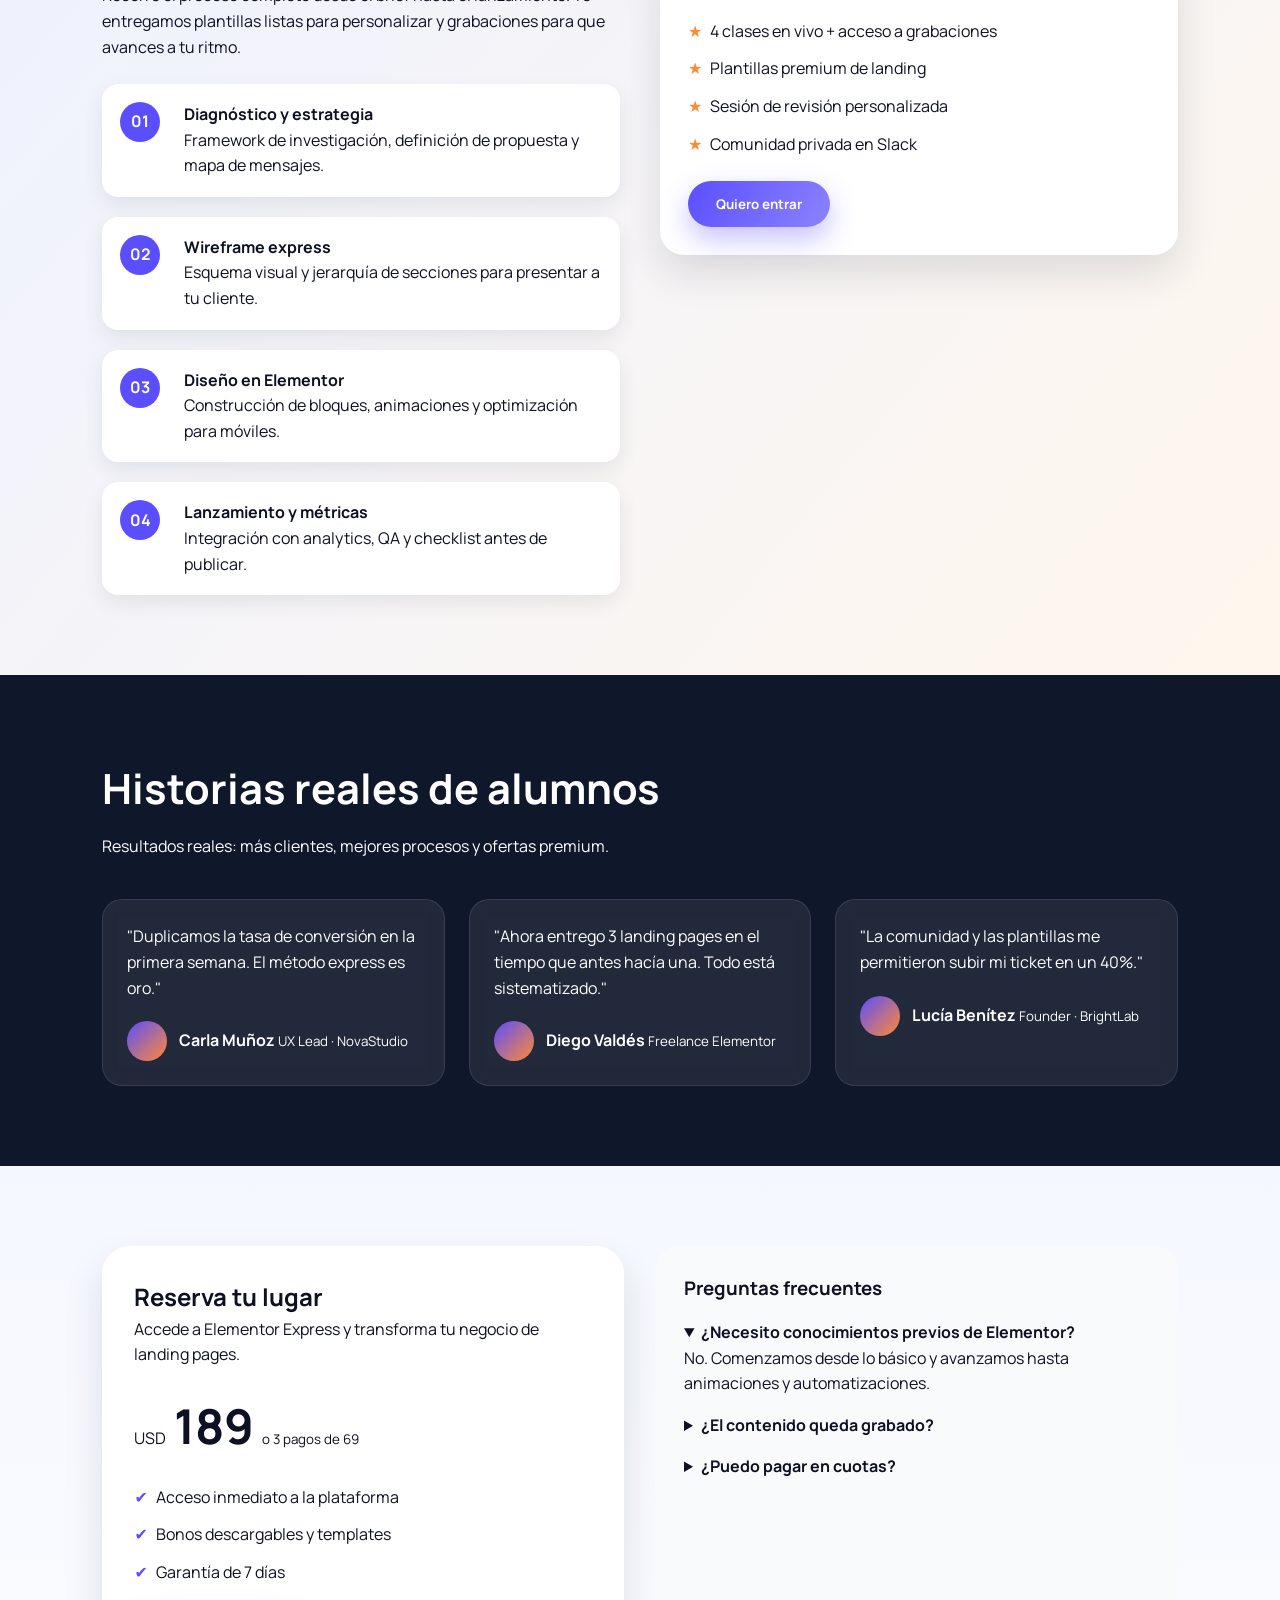
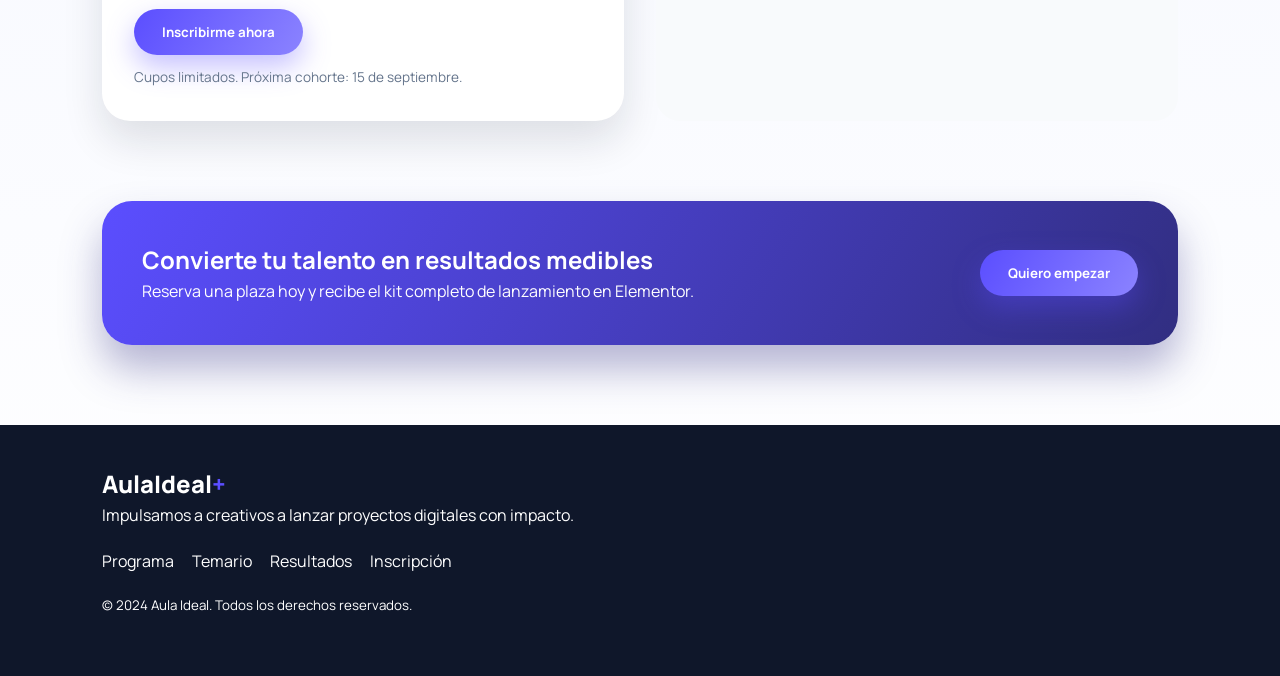
==== commit 0d8a8bf4: "Add Elementor Express landing page" ====
--- a/index.html
+++ b/index.html
@@ -1,384 +1,274 @@
 <!DOCTYPE html>
 <html lang="es">
   <head>
-    <meta charset="UTF-8" />
-    <meta name="viewport" content="width=device-width, initial-scale=1.0" />
-    <title>Plantilla de Gestión de Proyectos</title>
+    <meta charset="utf-8" />
+    <meta name="viewport" content="width=device-width, initial-scale=1" />
+    <title>Elementor Express | Aula Ideal</title>
     <link rel="stylesheet" href="styles.css" />
     <link rel="preconnect" href="https://fonts.googleapis.com" />
     <link rel="preconnect" href="https://fonts.gstatic.com" crossorigin />
     <link
-      href="https://fonts.googleapis.com/css2?family=Inter:wght@300;400;500;600;700;800&display=swap"
+      href="https://fonts.googleapis.com/css2?family=Manrope:wght@300;400;600;700;800&display=swap"
       rel="stylesheet"
     />
   </head>
   <body>
-    <main>
-      <section class="hero">
-        <nav class="nav">
-          <span class="logo">CryDigital</span>
-          <button class="pill">Plantilla Notion</button>
-        </nav>
-        <div class="hero-content">
-          <div>
-            <p class="kicker">Multiples Proyectos</p>
-            <h1>
-              Simplifica la Gestión de Proyectos con Una Plantilla que lo Hace
-              Todo
-            </h1>
-            <p class="subtitle">
-              Descubre cómo nuestra plantilla en Google Sheets puede
-              transformar tu forma de trabajar, eliminando el estrés y
-              optimizando la eficiencia.
-            </p>
-            <div class="cta-row">
-              <button class="btn-primary">Comprar ahora</button>
-              <button class="btn-ghost">Ver demo</button>
-            </div>
-            <p class="tiny">
-              ¿Cansado de luchar día tras día con múltiples proyectos? ¡Tenemos
-              la solución para ti!
-            </p>
-            <div class="hero-highlights">
-              <div>
-                <strong>4.9/5</strong>
-                <span>Reseñas verificadas</span>
-              </div>
-              <div>
-                <strong>+1,200</strong>
-                <span>Usuarios activos</span>
-              </div>
-            </div>
-          </div>
-          <div class="hero-media">
-            <div class="hero-card">
-              <div class="hero-image">
-                <img
-                  src="https://images.unsplash.com/photo-1522071820081-009f0129c71c?auto=format&fit=crop&w=800&q=80"
-                  alt="Equipo revisando proyectos en pantalla"
-                />
-              </div>
-              <div class="hero-tags">
-                <span>Tablero Kanban</span>
-                <span>Calendario</span>
-                <span>Gantt</span>
-                <span>Automatizaciones</span>
-              </div>
-            </div>
-            <div class="floating-card">
-              <strong>+35%</strong>
-              <span>Productividad en 2 semanas</span>
-            </div>
-          </div>
-        </div>
-      </section>
-
-      <section class="section soft">
-        <div class="section-head">
-          <h2>La Solución Todo-en-Uno para la Gestión Eficiente de Proyectos</h2>
+    <div class="bg-orbs" aria-hidden="true">
+      <span></span>
+      <span></span>
+      <span></span>
+    </div>
+
+    <header class="hero">
+      <nav class="nav">
+        <div class="logo">AulaIdeal<span>+</span></div>
+        <div class="nav-links">
+          <a href="#beneficios">Beneficios</a>
+          <a href="#contenido">Contenido</a>
+          <a href="#testimonios">Testimonios</a>
+          <a href="#precio" class="nav-cta">Reserva tu lugar</a>
+        </div>
+      </nav>
+
+      <div class="hero-grid">
+        <div class="hero-copy">
+          <p class="eyebrow">Entrenamiento intensivo · 4 módulos · 100% online</p>
+          <h1>Domina Elementor Express y crea landing pages de alto impacto en días.</h1>
+          <p class="lead">
+            Aprende el flujo completo: diseño, copy, estructura y automatizaciones. Todo lo que necesitas para lanzar
+            páginas que convierten con Elementor.
+          </p>
+          <div class="hero-actions">
+            <button class="primary">Acceder ahora</button>
+            <button class="ghost">Descargar temario</button>
+          </div>
+          <div class="hero-stats">
+            <div>
+              <strong>+1.800</strong>
+              <span>Alumnos capacitados</span>
+            </div>
+            <div>
+              <strong>4.9/5</strong>
+              <span>Valoración promedio</span>
+            </div>
+            <div>
+              <strong>12h</strong>
+              <span>Contenido accionable</span>
+            </div>
+          </div>
+        </div>
+        <div class="hero-card">
+          <div class="floating-card">
+            <span class="pill">Live · 15 de septiembre</span>
+            <h3>Elementor Express Bootcamp</h3>
+            <p>Acceso a plantillas premium, clase en vivo y mentoring grupal.</p>
+            <div class="progress">
+              <div class="progress-bar" style="--value: 78%"></div>
+            </div>
+            <div class="progress-meta">
+              <span>Cupos ocupados</span>
+              <strong>78%</strong>
+            </div>
+          </div>
+          <div class="glass-list">
+            <div>
+              <h4>Bonos incluidos</h4>
+              <ul>
+                <li>Guía de wireframes rápidos</li>
+                <li>Checklist de conversión</li>
+                <li>Pack de recursos visuales</li>
+              </ul>
+            </div>
+          </div>
+        </div>
+      </div>
+    </header>
+
+    <section class="trusted" aria-label="Aliados">
+      <p>Más de 120 agencias confían en Aula Ideal</p>
+      <div class="logos">
+        <span>NovaStudio</span>
+        <span>CreativeUp</span>
+        <span>UrbanPixel</span>
+        <span>Launchify</span>
+        <span>BrightLab</span>
+      </div>
+    </section>
+
+    <section id="beneficios" class="benefits">
+      <div class="section-title">
+        <h2>Beneficios clave del programa</h2>
+        <p>Diseñado para acelerar tu proceso de diseño y ayudarte a vender servicios de landing pages premium.</p>
+      </div>
+      <div class="benefits-grid">
+        <article>
+          <h3>Metodología express</h3>
+          <p>Implementa una estructura comprobada que reduce tiempos sin sacrificar calidad.</p>
+        </article>
+        <article>
+          <h3>Copy que convierte</h3>
+          <p>Aprende a redactar titulares, beneficios y CTA que impulsan reservas inmediatas.</p>
+        </article>
+        <article>
+          <h3>Diseños modulares</h3>
+          <p>Crea bloques reutilizables en Elementor y mantén consistencia visual en minutos.</p>
+        </article>
+        <article>
+          <h3>Automatizaciones</h3>
+          <p>Conecta formularios, email marketing y CRM en un mismo flujo.</p>
+        </article>
+      </div>
+    </section>
+
+    <section id="contenido" class="content">
+      <div class="content-grid">
+        <div>
+          <h2>El plan de trabajo paso a paso</h2>
           <p>
-            Crea, centraliza y controla todo en un espacio visual. Automatiza
-            alertas, define prioridades y mantén a tu equipo alineado.
+            Recorre el proceso completo desde el brief hasta el lanzamiento. Te entregamos plantillas listas para
+            personalizar y grabaciones para que avances a tu ritmo.
           </p>
-        </div>
-        <div class="feature-grid">
-          <article class="feature-card">
-            <span class="icon">📊</span>
-            <h3>Visión General Instantánea</h3>
-            <p>
-              Paneles resumidos para ver el avance general y los cuellos de
-              botella.
-            </p>
-          </article>
-          <article class="feature-card">
-            <span class="icon">🗂️</span>
-            <h3>Organización Centralizada</h3>
-            <p>
-              Unifica tareas, responsables y tiempos en una sola plantilla.
-            </p>
-          </article>
-          <article class="feature-card">
-            <span class="icon">🔔</span>
-            <h3>Alertas y Recordatorios</h3>
-            <p>
-              Notificaciones automáticas para que nada se quede en el olvido.
-            </p>
-          </article>
-          <article class="feature-card">
-            <span class="icon">✅</span>
-            <h3>Seguimiento de Objetivos</h3>
-            <p>
-              Visualiza prioridades, dependencias y fechas de entrega con
-              claridad.
-            </p>
-          </article>
-        </div>
-      </section>
-
-      <section class="section workflow">
-        <div class="section-head center">
-          <span class="eyebrow">Interacción</span>
-          <h2>Explora cómo fluye tu trabajo</h2>
-          <p>Selecciona cada etapa para ver la plantilla en acción.</p>
-        </div>
-        <div class="workflow-tabs" role="tablist">
-          <button class="tab active" data-tab="planificacion" role="tab">
-            Planificación
-          </button>
-          <button class="tab" data-tab="ejecucion" role="tab">Ejecución</button>
-          <button class="tab" data-tab="entrega" role="tab">Entrega</button>
-        </div>
-        <div class="workflow-panels">
-          <div class="panel active" id="planificacion" role="tabpanel">
-            <img
-              src="https://images.unsplash.com/photo-1504384308090-c894fdcc538d?auto=format&fit=crop&w=1200&q=80"
-              alt="Planificación de proyectos en equipo"
-            />
-            <div>
-              <h3>Planifica con claridad absoluta</h3>
-              <p>
-                Visualiza dependencias, define prioridades y comparte
-                expectativas con tu equipo en segundos.
-              </p>
-            </div>
-          </div>
-          <div class="panel" id="ejecucion" role="tabpanel">
-            <img
-              src="https://images.unsplash.com/photo-1552664730-d307ca884978?auto=format&fit=crop&w=1200&q=80"
-              alt="Ejecución y seguimiento de tareas"
-            />
-            <div>
-              <h3>Ejecuta sin perder el control</h3>
-              <p>
-                Automatizaciones, tableros en tiempo real y alertas que mantienen
-                el flujo siempre activo.
-              </p>
-            </div>
-          </div>
-          <div class="panel" id="entrega" role="tabpanel">
-            <img
-              src="https://images.unsplash.com/photo-1521737604893-d14cc237f11d?auto=format&fit=crop&w=1200&q=80"
-              alt="Entrega y revisión de proyectos"
-            />
-            <div>
-              <h3>Entrega impecable y a tiempo</h3>
-              <p>
-                Consolida entregables, reportes y retroalimentación en una sola
-                vista.
-              </p>
-            </div>
-          </div>
-        </div>
-      </section>
-
-      <section class="section">
-        <div class="section-head center">
-          <span class="eyebrow">Producto</span>
-          <h2>¿Qué incluye nuestra plantilla?</h2>
-        </div>
-        <div class="product-grid">
-          <div class="product-copy">
-            <h3>Panel maestro + Tableros dinámicos</h3>
-            <p>
-              Una estructura modular que combina planificación, ejecución y
-              seguimiento en una sola vista. Ideal para agencias, freelancers o
-              equipos híbridos.
-            </p>
-            <ul>
-              <li>Resumen global de proyectos activos.</li>
-              <li>Control de presupuesto y entregables.</li>
-              <li>Calendario de fechas clave.</li>
-              <li>Checklist de hitos críticos.</li>
-            </ul>
-          </div>
-          <div class="product-preview">
-            <div class="preview-card">
-              <div class="preview-header">
-                <span>Proyectos</span>
-                <span class="badge">Live</span>
-              </div>
-              <div class="preview-body">
-                <div class="preview-line"></div>
-                <div class="preview-line"></div>
-                <div class="preview-line short"></div>
-                <div class="preview-stats">
-                  <div>
-                    <strong>18</strong>
-                    <span>Activos</span>
-                  </div>
-                  <div>
-                    <strong>7</strong>
-                    <span>En curso</span>
-                  </div>
-                  <div>
-                    <strong>5</strong>
-                    <span>En revisión</span>
-                  </div>
-                </div>
-              </div>
-            </div>
-            <div class="preview-stack">
-              <img
-                src="https://images.unsplash.com/photo-1487014679447-9f8336841d58?auto=format&fit=crop&w=800&q=80"
-                alt="Vista previa de tablero"
-              />
-            </div>
-          </div>
-        </div>
-      </section>
-
-      <section class="section soft">
-        <div class="section-head center">
-          <span class="eyebrow">Bonos</span>
-          <h2>Regalos que potencian tus resultados</h2>
-        </div>
-        <div class="bonus-grid">
-          <article class="bonus-card">
-            <div class="bonus-cover green">
-              <img
-                src="https://images.unsplash.com/photo-1516280440614-37939bbacd81?auto=format&fit=crop&w=800&q=80"
-                alt="Audios de mentalidad"
-              />
-              <span>Audios de mentalidad</span>
-            </div>
-            <h4>Bonus #1</h4>
-            <p>Micro audios para mantener foco y claridad.</p>
-          </article>
-          <article class="bonus-card">
-            <div class="bonus-cover mint">
-              <img
-                src="https://images.unsplash.com/photo-1519389950473-47ba0277781c?auto=format&fit=crop&w=800&q=80"
-                alt="Seguimiento de objetivos"
-              />
-              <span>Seguimiento de objetivos</span>
-            </div>
-            <h4>Bonus #2</h4>
-            <p>Plantilla extra para medir resultados.</p>
-          </article>
-          <article class="bonus-card">
-            <div class="bonus-cover teal">
-              <img
-                src="https://images.unsplash.com/photo-1504384308090-c894fdcc538d?auto=format&fit=crop&w=800&q=80"
-                alt="Planner de concentración"
-              />
-              <span>Planner concentración</span>
-            </div>
-            <h4>Bonus #3</h4>
-            <p>Planificador semanal con bloques de foco.</p>
-          </article>
-          <article class="bonus-card">
-            <div class="bonus-cover lime">
-              <img
-                src="https://images.unsplash.com/photo-1483058712412-4245e9b90334?auto=format&fit=crop&w=800&q=80"
-                alt="Guía de hábitos"
-              />
-              <span>Guía de hábitos</span>
-            </div>
-            <h4>Bonus #4</h4>
-            <p>Guía rápida de hábitos productivos.</p>
-          </article>
-        </div>
-      </section>
-
-      <section class="section">
-        <div class="section-head center">
-          <span class="eyebrow">Testimonios</span>
-          <h2>Resultados reales de usuarios reales</h2>
-        </div>
-        <div class="testimonials">
-          <article class="testimonial">
-            <div class="avatar">MG</div>
-            <h4>María Gómez</h4>
-            <p>
-              “Con esta plantilla eliminé el caos. Ahora sé exactamente qué
-              proyecto necesita atención y cuándo.”
-            </p>
-          </article>
-          <article class="testimonial">
-            <div class="avatar">JL</div>
-            <h4>José Luis</h4>
-            <p>
-              “Pasé de hojas sueltas a un sistema único. Ahorro mínimo 6 horas
-              por semana.”
-            </p>
-          </article>
-          <article class="testimonial">
-            <div class="avatar">CR</div>
-            <h4>Carolina R.</h4>
-            <p>
-              “Me ayudó a coordinar a mi equipo remoto sin perder seguimiento de
-              entregables.”
-            </p>
-          </article>
-        </div>
-      </section>
-
-      <section class="section highlight">
-        <div class="section-head center">
-          <h2>Lo que obtienes ahora mismo</h2>
-          <p>Todo lo necesario para gestionar tu día con claridad.</p>
-        </div>
-        <div class="pricing">
-          <div class="pricing-card">
-            <h3>Plantilla Completa</h3>
-            <p class="price">
-              <span class="strike">$43.95 USD</span>
-              <span class="current">$11.99 USD</span>
-            </p>
-            <p class="note">Acceso inmediato + actualizaciones gratuitas.</p>
-            <div class="timer">
+          <div class="timeline">
+            <div class="timeline-item">
+              <span>01</span>
+              <div>
+                <h4>Diagnóstico y estrategia</h4>
+                <p>Framework de investigación, definición de propuesta y mapa de mensajes.</p>
+              </div>
+            </div>
+            <div class="timeline-item">
+              <span>02</span>
+              <div>
+                <h4>Wireframe express</h4>
+                <p>Esquema visual y jerarquía de secciones para presentar a tu cliente.</p>
+              </div>
+            </div>
+            <div class="timeline-item">
               <span>03</span>
-              <span>58</span>
-              <span>46</span>
-            </div>
-            <button class="btn-primary full">Comprar ahora</button>
-            <p class="tiny">Pago seguro con tarjetas y PayPal.</p>
-          </div>
-          <div class="guarantee">
-            <div class="seal">Garantía 30 días</div>
-            <p>
-              Si no es para ti, te devolvemos el 100% del dinero sin preguntas.
-            </p>
-          </div>
-        </div>
-      </section>
-
-      <section class="section soft">
-        <div class="section-head center">
-          <span class="eyebrow">Preguntas frecuentes</span>
-          <h2>Resolvemos tus dudas</h2>
-        </div>
-        <div class="faq">
-          <details>
-            <summary>¿Necesito experiencia previa?</summary>
-            <p>No. La plantilla es intuitiva y viene con guía rápida.</p>
-          </details>
-          <details>
-            <summary>¿Funciona para equipos pequeños?</summary>
-            <p>Sí, está diseñada para freelancers y equipos de 2 a 20 personas.</p>
-          </details>
-          <details>
-            <summary>¿Puedo personalizar los campos?</summary>
-            <p>Totalmente. Modifica categorías, colores y etiquetas.</p>
-          </details>
-          <details>
-            <summary>¿Incluye soporte?</summary>
-            <p>Recibirás soporte por email durante los primeros 30 días.</p>
-          </details>
-        </div>
-      </section>
-
-      <section class="section final-cta">
-        <div class="section-head center">
-          <h2>No dejes pasar esta oportunidad</h2>
-          <p>
-            Empieza a gestionar múltiples proyectos con orden, foco y claridad.
-          </p>
-          <button class="btn-primary">Comprar ahora por $11.99 USD</button>
-          <p class="tiny">Acceso inmediato + bonos incluidos.</p>
-        </div>
-      </section>
-    </main>
+              <div>
+                <h4>Diseño en Elementor</h4>
+                <p>Construcción de bloques, animaciones y optimización para móviles.</p>
+              </div>
+            </div>
+            <div class="timeline-item">
+              <span>04</span>
+              <div>
+                <h4>Lanzamiento y métricas</h4>
+                <p>Integración con analytics, QA y checklist antes de publicar.</p>
+              </div>
+            </div>
+          </div>
+        </div>
+        <aside class="content-card">
+          <h3>Incluye</h3>
+          <ul>
+            <li>4 clases en vivo + acceso a grabaciones</li>
+            <li>Plantillas premium de landing</li>
+            <li>Sesión de revisión personalizada</li>
+            <li>Comunidad privada en Slack</li>
+          </ul>
+          <button class="primary">Quiero entrar</button>
+        </aside>
+      </div>
+    </section>
+
+    <section id="testimonios" class="testimonials">
+      <div class="section-title">
+        <h2>Historias reales de alumnos</h2>
+        <p>Resultados reales: más clientes, mejores procesos y ofertas premium.</p>
+      </div>
+      <div class="testimonial-grid">
+        <article>
+          <p>"Duplicamos la tasa de conversión en la primera semana. El método express es oro."</p>
+          <div class="author">
+            <span class="avatar"></span>
+            <div>
+              <strong>Carla Muñoz</strong>
+              <small>UX Lead · NovaStudio</small>
+            </div>
+          </div>
+        </article>
+        <article>
+          <p>"Ahora entrego 3 landing pages en el tiempo que antes hacía una. Todo está sistematizado."</p>
+          <div class="author">
+            <span class="avatar"></span>
+            <div>
+              <strong>Diego Valdés</strong>
+              <small>Freelance Elementor</small>
+            </div>
+          </div>
+        </article>
+        <article>
+          <p>"La comunidad y las plantillas me permitieron subir mi ticket en un 40%."</p>
+          <div class="author">
+            <span class="avatar"></span>
+            <div>
+              <strong>Lucía Benítez</strong>
+              <small>Founder · BrightLab</small>
+            </div>
+          </div>
+        </article>
+      </div>
+    </section>
+
+    <section id="precio" class="pricing">
+      <div class="pricing-card">
+        <div>
+          <h2>Reserva tu lugar</h2>
+          <p>Accede a Elementor Express y transforma tu negocio de landing pages.</p>
+        </div>
+        <div class="price">
+          <span>USD</span>
+          <strong>189</strong>
+          <small>o 3 pagos de 69</small>
+        </div>
+        <ul>
+          <li>Acceso inmediato a la plataforma</li>
+          <li>Bonos descargables y templates</li>
+          <li>Garantía de 7 días</li>
+        </ul>
+        <button class="primary">Inscribirme ahora</button>
+        <p class="micro">Cupos limitados. Próxima cohorte: 15 de septiembre.</p>
+      </div>
+      <div class="faq">
+        <h3>Preguntas frecuentes</h3>
+        <details open>
+          <summary>¿Necesito conocimientos previos de Elementor?</summary>
+          <p>No. Comenzamos desde lo básico y avanzamos hasta animaciones y automatizaciones.</p>
+        </details>
+        <details>
+          <summary>¿El contenido queda grabado?</summary>
+          <p>Sí, tendrás acceso a las grabaciones durante 12 meses y podrás revisarlas cuando quieras.</p>
+        </details>
+        <details>
+          <summary>¿Puedo pagar en cuotas?</summary>
+          <p>Claro, ofrecemos planes con tarjeta y transferencia internacional.</p>
+        </details>
+      </div>
+    </section>
+
+    <section class="cta">
+      <div>
+        <h2>Convierte tu talento en resultados medibles</h2>
+        <p>Reserva una plaza hoy y recibe el kit completo de lanzamiento en Elementor.</p>
+      </div>
+      <button class="primary">Quiero empezar</button>
+    </section>
+
+    <footer class="footer">
+      <div>
+        <div class="logo">AulaIdeal<span>+</span></div>
+        <p>Impulsamos a creativos a lanzar proyectos digitales con impacto.</p>
+      </div>
+      <div class="footer-links">
+        <a href="#beneficios">Programa</a>
+        <a href="#contenido">Temario</a>
+        <a href="#testimonios">Resultados</a>
+        <a href="#precio">Inscripción</a>
+      </div>
+      <small>© 2024 Aula Ideal. Todos los derechos reservados.</small>
+    </footer>
+
     <script src="script.js"></script>
   </body>
 </html>
--- a/styles.css
+++ b/styles.css
@@ -1,12 +1,11 @@
 :root {
   color-scheme: light;
-  --green: #2f8e5b;
-  --green-dark: #216643;
-  --mint: #e9f7f0;
-  --soft: #f4f6f7;
-  --text: #1f2a2e;
-  --muted: #5c6b70;
-  --accent: #ffb703;
+  --dark: #0e1023;
+  --primary: #5b4eff;
+  --primary-light: #8b83ff;
+  --accent: #ff8a34;
+  --muted: #94a3b8;
+  --glass: rgba(255, 255, 255, 0.2);
 }
 
 * {
@@ -16,601 +15,485 @@
 }
 
 body {
-  font-family: "Inter", sans-serif;
-  color: var(--text);
-  background: #fff;
+  font-family: "Manrope", system-ui, sans-serif;
+  background: linear-gradient(180deg, #f6f6ff 0%, #eef2ff 50%, #ffffff 100%);
+  color: var(--dark);
   line-height: 1.6;
-}
-
-main {
-  display: flex;
-  flex-direction: column;
-}
-
-section {
-  padding: 64px 8vw;
-}
-
-.hero {
-  background: linear-gradient(180deg, var(--green) 0%, var(--green-dark) 100%);
-  color: #fff;
-  padding-top: 32px;
-  padding-bottom: 80px;
-  position: relative;
-  overflow: hidden;
-}
-
-.hero::before,
-.hero::after {
-  content: "";
-  position: absolute;
+  overflow-x: hidden;
+}
+
+a {
+  color: inherit;
+  text-decoration: none;
+}
+
+button {
+  border: none;
+  font-family: inherit;
+  cursor: pointer;
+}
+
+.bg-orbs span {
+  position: fixed;
+  border-radius: 50%;
+  filter: blur(50px);
+  opacity: 0.6;
+  animation: float 16s infinite ease-in-out;
+  z-index: 0;
+}
+
+.bg-orbs span:nth-child(1) {
   width: 320px;
   height: 320px;
-  background: radial-gradient(circle, rgba(255, 255, 255, 0.25), transparent 70%);
-  border-radius: 50%;
+  background: #c7d2fe;
   top: -80px;
-  right: -60px;
-  filter: blur(4px);
-  animation: float 12s ease-in-out infinite;
-}
-
-.hero::after {
-  width: 260px;
-  height: 260px;
-  top: auto;
-  bottom: -120px;
-  left: -80px;
-  animation-delay: 2s;
+  left: -60px;
+}
+
+.bg-orbs span:nth-child(2) {
+  width: 280px;
+  height: 280px;
+  background: #fcd34d;
+  bottom: 10%;
+  right: -80px;
+  animation-delay: 4s;
+}
+
+.bg-orbs span:nth-child(3) {
+  width: 240px;
+  height: 240px;
+  background: #f9a8d4;
+  top: 30%;
+  right: 10%;
+  animation-delay: 8s;
+}
+
+.hero {
+  padding: 40px 8vw 80px;
+  position: relative;
+  z-index: 1;
+  background-image: radial-gradient(circle at top left, rgba(91, 78, 255, 0.15), transparent 55%),
+    radial-gradient(circle at 30% 10%, rgba(255, 138, 52, 0.2), transparent 45%);
+  background-size: cover;
 }
 
 .nav {
   display: flex;
   justify-content: space-between;
   align-items: center;
-  margin-bottom: 48px;
+  margin-bottom: 60px;
+}
+
+.logo {
+  font-weight: 800;
+  font-size: 24px;
+}
+
+.logo span {
+  color: var(--primary);
+}
+
+.nav-links {
+  display: flex;
+  gap: 24px;
+  align-items: center;
+}
+
+.nav-cta {
+  background: var(--dark);
+  color: white;
+  padding: 10px 18px;
+  border-radius: 999px;
+  transition: transform 0.3s ease, box-shadow 0.3s ease;
+}
+
+.nav-cta:hover {
+  transform: translateY(-2px);
+  box-shadow: 0 12px 24px rgba(14, 16, 35, 0.2);
+}
+
+.hero-grid {
+  display: grid;
+  grid-template-columns: repeat(auto-fit, minmax(280px, 1fr));
+  gap: 48px;
+  align-items: center;
+}
+
+.eyebrow {
+  color: var(--primary);
+  font-weight: 700;
+  text-transform: uppercase;
+  letter-spacing: 1px;
+  margin-bottom: 12px;
+}
+
+.hero h1 {
+  font-size: clamp(2.4rem, 3vw + 1rem, 3.6rem);
+  line-height: 1.1;
+  margin-bottom: 16px;
+}
+
+.lead {
+  font-size: 1.1rem;
+  color: #374151;
+  margin-bottom: 24px;
+}
+
+.hero-actions {
+  display: flex;
+  flex-wrap: wrap;
+  gap: 16px;
+  margin-bottom: 32px;
+}
+
+.primary {
+  background: linear-gradient(120deg, var(--primary), var(--primary-light));
+  color: white;
+  padding: 14px 28px;
+  border-radius: 999px;
+  font-weight: 700;
+  box-shadow: 0 12px 28px rgba(91, 78, 255, 0.35);
+  transition: transform 0.3s ease;
+}
+
+.primary:hover {
+  transform: translateY(-3px) scale(1.02);
+}
+
+.ghost {
+  background: transparent;
+  border: 1px solid rgba(15, 23, 42, 0.2);
+  padding: 14px 28px;
+  border-radius: 999px;
+  font-weight: 700;
+  color: var(--dark);
+}
+
+.hero-stats {
+  display: grid;
+  grid-template-columns: repeat(auto-fit, minmax(120px, 1fr));
+  gap: 16px;
+}
+
+.hero-stats strong {
+  font-size: 1.3rem;
+}
+
+.hero-card {
+  display: grid;
+  gap: 18px;
+}
+
+.floating-card {
+  background: white;
+  padding: 28px;
+  border-radius: 24px;
+  box-shadow: 0 20px 40px rgba(15, 23, 42, 0.12);
+  transform: translateY(0);
+  animation: floatCard 8s ease-in-out infinite;
+}
+
+.pill {
+  display: inline-flex;
+  background: rgba(91, 78, 255, 0.15);
+  color: var(--primary);
+  padding: 6px 14px;
+  border-radius: 999px;
+  font-weight: 700;
+  margin-bottom: 16px;
+}
+
+.progress {
+  background: #e5e7eb;
+  border-radius: 999px;
+  height: 8px;
+  margin-top: 20px;
+  overflow: hidden;
+}
+
+.progress-bar {
+  height: 100%;
+  width: var(--value);
+  background: linear-gradient(120deg, var(--accent), #f97316);
+  border-radius: 999px;
+}
+
+.progress-meta {
+  display: flex;
+  justify-content: space-between;
+  margin-top: 8px;
+  color: #6b7280;
+}
+
+.glass-list {
+  background: var(--glass);
+  backdrop-filter: blur(20px);
+  border-radius: 20px;
+  padding: 20px;
+  border: 1px solid rgba(255, 255, 255, 0.35);
+}
+
+.glass-list ul {
+  list-style: none;
+  display: grid;
+  gap: 12px;
+  margin-top: 12px;
+}
+
+.glass-list li::before {
+  content: "✓";
+  color: var(--primary);
+  margin-right: 8px;
+}
+
+.trusted {
+  background: white;
+  padding: 30px 8vw;
+  text-align: center;
+  border-top: 1px solid #eef2ff;
+  border-bottom: 1px solid #eef2ff;
+}
+
+.logos {
+  display: flex;
+  flex-wrap: wrap;
+  justify-content: center;
+  gap: 24px;
+  margin-top: 16px;
+  font-weight: 700;
+  color: #9ca3af;
+}
+
+section {
+  padding: 80px 8vw;
   position: relative;
-  z-index: 2;
-}
-
-.logo {
-  font-weight: 700;
-  letter-spacing: 0.5px;
-  font-size: 1.1rem;
-}
-
-.pill {
-  background: rgba(255, 255, 255, 0.2);
-  border: 1px solid rgba(255, 255, 255, 0.3);
-  color: #fff;
-  padding: 8px 16px;
-  border-radius: 999px;
-  font-size: 0.85rem;
-  backdrop-filter: blur(4px);
-}
-
-.hero-content {
+  z-index: 1;
+}
+
+.section-title {
+  max-width: 600px;
+  margin-bottom: 40px;
+}
+
+.section-title h2 {
+  font-size: clamp(2rem, 2vw + 1rem, 2.8rem);
+  margin-bottom: 12px;
+}
+
+.benefits-grid {
+  display: grid;
+  grid-template-columns: repeat(auto-fit, minmax(220px, 1fr));
+  gap: 24px;
+}
+
+.benefits-grid article {
+  background: white;
+  padding: 24px;
+  border-radius: 20px;
+  box-shadow: 0 14px 30px rgba(15, 23, 42, 0.08);
+  transition: transform 0.3s ease, box-shadow 0.3s ease;
+}
+
+.benefits-grid article:hover {
+  transform: translateY(-6px);
+  box-shadow: 0 20px 40px rgba(15, 23, 42, 0.12);
+}
+
+.content {
+  background: linear-gradient(130deg, #eef2ff 0%, #fff7ed 100%);
+}
+
+.content-grid {
   display: grid;
   grid-template-columns: repeat(auto-fit, minmax(280px, 1fr));
   gap: 40px;
+  align-items: start;
+}
+
+.timeline {
+  display: grid;
+  gap: 20px;
+  margin-top: 24px;
+}
+
+.timeline-item {
+  display: grid;
+  grid-template-columns: 48px 1fr;
+  gap: 16px;
+  align-items: start;
+  background: white;
+  padding: 18px;
+  border-radius: 16px;
+  box-shadow: 0 8px 20px rgba(15, 23, 42, 0.08);
+  transform: translateX(0);
+  transition: transform 0.3s ease;
+}
+
+.timeline-item:hover {
+  transform: translateX(6px);
+}
+
+.timeline-item span {
+  background: var(--primary);
+  color: white;
+  width: 40px;
+  height: 40px;
+  border-radius: 50%;
+  display: grid;
+  place-items: center;
+  font-weight: 700;
+}
+
+.content-card {
+  background: white;
+  padding: 28px;
+  border-radius: 24px;
+  box-shadow: 0 18px 40px rgba(15, 23, 42, 0.12);
+  position: sticky;
+  top: 24px;
+}
+
+.content-card ul {
+  list-style: none;
+  display: grid;
+  gap: 12px;
+  margin: 16px 0 24px;
+}
+
+.content-card li::before {
+  content: "★";
+  color: var(--accent);
+  margin-right: 8px;
+}
+
+.testimonials {
+  background: #0f172a;
+  color: white;
+}
+
+.testimonial-grid {
+  display: grid;
+  grid-template-columns: repeat(auto-fit, minmax(240px, 1fr));
+  gap: 24px;
+}
+
+.testimonial-grid article {
+  background: rgba(255, 255, 255, 0.08);
+  padding: 24px;
+  border-radius: 20px;
+  border: 1px solid rgba(255, 255, 255, 0.1);
+  backdrop-filter: blur(8px);
+}
+
+.author {
+  display: flex;
+  gap: 12px;
   align-items: center;
-  position: relative;
-  z-index: 2;
-}
-
-.kicker {
-  text-transform: uppercase;
-  letter-spacing: 0.3em;
-  font-size: 0.75rem;
-  margin-bottom: 16px;
-}
-
-.hero h1 {
-  font-size: clamp(2rem, 3vw, 3rem);
-  margin-bottom: 16px;
-}
-
-.subtitle {
-  max-width: 520px;
+  margin-top: 20px;
+}
+
+.avatar {
+  width: 40px;
+  height: 40px;
+  border-radius: 50%;
+  background: linear-gradient(135deg, #5b4eff, #ff8a34);
+}
+
+.pricing {
+  display: grid;
+  grid-template-columns: repeat(auto-fit, minmax(280px, 1fr));
+  gap: 32px;
+}
+
+.pricing-card {
+  background: white;
+  padding: 32px;
+  border-radius: 28px;
+  box-shadow: 0 20px 40px rgba(15, 23, 42, 0.12);
+}
+
+.price {
+  display: flex;
+  align-items: baseline;
+  gap: 8px;
+  margin: 20px 0;
+}
+
+.price strong {
+  font-size: 3rem;
+}
+
+.pricing-card ul {
+  list-style: none;
+  display: grid;
+  gap: 12px;
   margin-bottom: 24px;
 }
 
-.cta-row {
+.pricing-card li::before {
+  content: "✔";
+  color: var(--primary);
+  margin-right: 8px;
+}
+
+.faq {
+  background: #f8fafc;
+  padding: 28px;
+  border-radius: 24px;
+}
+
+.faq details {
+  margin-top: 16px;
+}
+
+.faq summary {
+  font-weight: 700;
+  cursor: pointer;
+}
+
+.cta {
+  background: linear-gradient(120deg, #5b4eff, #312e81);
+  color: white;
   display: flex;
   flex-wrap: wrap;
-  gap: 16px;
-  margin-bottom: 16px;
-}
-
-.btn-primary,
-.btn-ghost {
-  border: none;
-  border-radius: 999px;
-  padding: 12px 24px;
-  font-weight: 600;
-  cursor: pointer;
-  transition: transform 0.2s ease, box-shadow 0.2s ease;
-}
-
-.btn-primary {
-  background: var(--accent);
-  color: #1b1b1b;
-  box-shadow: 0 10px 20px rgba(255, 183, 3, 0.35);
-}
-
-.btn-ghost {
-  background: transparent;
-  color: #fff;
-  border: 1px solid rgba(255, 255, 255, 0.6);
-}
-
-.btn-primary:hover,
-.btn-ghost:hover {
-  transform: translateY(-2px) scale(1.01);
-}
-
-.tiny {
-  font-size: 0.85rem;
-  color: rgba(255, 255, 255, 0.8);
-}
-
-.hero-highlights {
-  margin-top: 24px;
-  display: flex;
-  gap: 20px;
-  flex-wrap: wrap;
-  font-size: 0.85rem;
-  color: rgba(255, 255, 255, 0.9);
-}
-
-.hero-highlights strong {
-  font-size: 1.4rem;
-  display: block;
-}
-
-.hero-media {
-  display: flex;
-  justify-content: center;
-  position: relative;
-}
-
-.hero-card {
-  background: #fff;
-  color: var(--text);
-  padding: 24px;
-  border-radius: 16px;
-  width: min(360px, 100%);
-  box-shadow: 0 20px 50px rgba(0, 0, 0, 0.25);
-  transform: rotate(-2deg);
-  transition: transform 0.4s ease;
-}
-
-.hero-card:hover {
-  transform: rotate(0deg) translateY(-4px);
-}
-
-.hero-image {
-  border-radius: 14px;
-  overflow: hidden;
-  height: 220px;
-  margin-bottom: 16px;
-}
-
-.hero-image img {
-  width: 100%;
-  height: 100%;
-  object-fit: cover;
-  display: block;
-}
-
-.hero-tags {
-  display: flex;
-  flex-wrap: wrap;
-  gap: 8px;
-}
-
-.hero-tags span {
-  background: var(--mint);
-  color: var(--green-dark);
-  padding: 6px 12px;
-  border-radius: 999px;
-  font-size: 0.8rem;
-}
-
-.floating-card {
-  position: absolute;
-  right: -10px;
-  bottom: -20px;
-  background: #fff;
-  color: var(--green-dark);
-  padding: 12px 16px;
-  border-radius: 12px;
-  box-shadow: 0 12px 30px rgba(0, 0, 0, 0.2);
-  font-size: 0.85rem;
-  animation: float 6s ease-in-out infinite;
-}
-
-.floating-card strong {
-  font-size: 1.3rem;
-  display: block;
-}
-
-.section-head {
-  max-width: 700px;
-  margin-bottom: 40px;
-}
-
-.section-head.center {
-  text-align: center;
-  margin-left: auto;
-  margin-right: auto;
-}
-
-.section-head h2 {
-  font-size: clamp(1.6rem, 2.5vw, 2.4rem);
-  margin-bottom: 12px;
-}
-
-.section-head p {
-  color: var(--muted);
-}
-
-.soft {
-  background: var(--soft);
-}
-
-.feature-grid {
-  display: grid;
-  grid-template-columns: repeat(auto-fit, minmax(220px, 1fr));
-  gap: 24px;
-}
-
-.feature-card {
-  background: #fff;
-  padding: 24px;
-  border-radius: 16px;
-  box-shadow: 0 10px 30px rgba(0, 0, 0, 0.08);
-  transition: transform 0.3s ease, box-shadow 0.3s ease;
-}
-
-.feature-card .icon {
-  font-size: 1.8rem;
-  display: inline-flex;
-  margin-bottom: 12px;
-}
-
-.feature-card:hover {
-  transform: translateY(-6px);
-  box-shadow: 0 18px 35px rgba(0, 0, 0, 0.12);
-}
-
-.workflow {
-  background: linear-gradient(180deg, #ffffff 0%, #f1f7f4 100%);
-}
-
-.workflow-tabs {
-  display: flex;
-  justify-content: center;
-  gap: 12px;
-  margin-bottom: 28px;
-  flex-wrap: wrap;
-}
-
-.tab {
-  padding: 10px 20px;
-  border-radius: 999px;
-  border: 1px solid #d7e7de;
-  background: #fff;
-  cursor: pointer;
-  font-weight: 600;
-  transition: all 0.2s ease;
-}
-
-.tab.active,
-.tab:hover {
-  background: var(--green);
-  color: #fff;
-  box-shadow: 0 10px 20px rgba(47, 142, 91, 0.25);
-}
-
-.workflow-panels {
-  max-width: 960px;
-  margin: 0 auto;
-  position: relative;
-}
-
-.panel {
-  display: none;
-  gap: 24px;
-  align-items: center;
-  background: #fff;
-  border-radius: 20px;
-  padding: 24px;
-  box-shadow: 0 18px 40px rgba(0, 0, 0, 0.1);
-}
-
-.panel.active {
-  display: grid;
-  grid-template-columns: repeat(auto-fit, minmax(240px, 1fr));
-}
-
-.panel img {
-  width: 100%;
-  height: 260px;
-  border-radius: 16px;
-  object-fit: cover;
-}
-
-.eyebrow {
-  text-transform: uppercase;
-  letter-spacing: 0.25em;
-  font-size: 0.7rem;
-  color: var(--green-dark);
-  display: block;
-  margin-bottom: 8px;
-}
-
-.product-grid {
-  display: grid;
-  grid-template-columns: repeat(auto-fit, minmax(260px, 1fr));
-  gap: 32px;
-  align-items: center;
-}
-
-.product-copy ul {
-  margin-top: 16px;
-  padding-left: 20px;
-}
-
-.product-copy li {
-  margin-bottom: 8px;
-}
-
-.product-preview {
-  display: flex;
-  justify-content: center;
-}
-
-.preview-card {
-  width: min(360px, 100%);
-  background: #f8fbfa;
-  border-radius: 16px;
-  padding: 24px;
-  border: 1px solid #d8ebe1;
-  margin-bottom: 20px;
-}
-
-.preview-header {
-  display: flex;
   justify-content: space-between;
   align-items: center;
-  font-weight: 600;
-  margin-bottom: 20px;
-}
-
-.badge {
-  background: var(--green);
-  color: #fff;
-  border-radius: 999px;
-  padding: 4px 10px;
-  font-size: 0.7rem;
-}
-
-.preview-line {
-  height: 10px;
-  background: #d6e9df;
-  border-radius: 999px;
-  margin-bottom: 12px;
-}
-
-.preview-line.short {
-  width: 60%;
-}
-
-.preview-stats {
-  display: grid;
-  grid-template-columns: repeat(3, 1fr);
-  gap: 16px;
-  margin-top: 16px;
-}
-
-.preview-stats strong {
-  display: block;
-  font-size: 1.2rem;
-  color: var(--green-dark);
-}
-
-.preview-stack img {
-  width: min(360px, 100%);
-  border-radius: 16px;
-  object-fit: cover;
-  box-shadow: 0 12px 30px rgba(0, 0, 0, 0.15);
-}
-
-.bonus-grid {
-  display: grid;
-  grid-template-columns: repeat(auto-fit, minmax(200px, 1fr));
-  gap: 24px;
-}
-
-.bonus-card {
-  background: #fff;
-  padding: 20px;
-  border-radius: 16px;
-  box-shadow: 0 10px 30px rgba(0, 0, 0, 0.08);
-  transition: transform 0.3s ease;
-}
-
-.bonus-cover {
-  height: 180px;
-  border-radius: 16px;
-  display: flex;
-  align-items: center;
-  justify-content: center;
-  color: #fff;
-  font-weight: 600;
-  text-align: center;
-  margin-bottom: 16px;
-  padding: 12px;
-  overflow: hidden;
-  position: relative;
-}
-
-.bonus-cover img {
-  position: absolute;
-  inset: 0;
-  width: 100%;
-  height: 100%;
-  object-fit: cover;
-  filter: brightness(0.75);
-}
-
-.bonus-cover span {
-  position: relative;
-  z-index: 1;
-}
-
-.bonus-card:hover {
-  transform: translateY(-6px);
-}
-
-.testimonials {
-  display: grid;
-  grid-template-columns: repeat(auto-fit, minmax(220px, 1fr));
-  gap: 24px;
-}
-
-.testimonial {
-  background: #fff;
-  padding: 24px;
-  border-radius: 16px;
-  box-shadow: 0 10px 25px rgba(0, 0, 0, 0.08);
-  transition: transform 0.2s ease;
-}
-
-.testimonial:hover {
-  transform: translateY(-4px);
-}
-
-.avatar {
-  width: 48px;
-  height: 48px;
-  background: var(--green);
-  color: #fff;
-  display: grid;
-  place-items: center;
-  border-radius: 50%;
-  font-weight: 700;
-  margin-bottom: 12px;
-}
-
-.highlight {
-  background: #f9f7f0;
-}
-
-.pricing {
-  display: grid;
-  grid-template-columns: repeat(auto-fit, minmax(240px, 1fr));
-  gap: 32px;
-  align-items: center;
-  justify-items: center;
-}
-
-.pricing-card {
-  background: #fff;
-  padding: 28px;
-  border-radius: 18px;
-  box-shadow: 0 15px 40px rgba(0, 0, 0, 0.12);
-  text-align: center;
-  width: min(320px, 100%);
-  border: 2px solid rgba(255, 183, 3, 0.25);
-}
-
-.price {
-  display: flex;
-  flex-direction: column;
-  margin: 16px 0;
-}
-
-.strike {
-  text-decoration: line-through;
-  color: var(--muted);
-}
-
-.current {
-  font-size: 2rem;
-  font-weight: 700;
-  color: var(--green-dark);
-}
-
-.note {
-  color: var(--muted);
-  margin-bottom: 16px;
-}
-
-.timer {
-  display: flex;
-  justify-content: center;
-  gap: 12px;
-  margin-bottom: 16px;
-}
-
-.timer span {
-  background: #f2f2f2;
-  padding: 8px 12px;
-  border-radius: 8px;
-  font-weight: 600;
-}
-
-.btn-primary.full {
-  width: 100%;
-}
-
-.guarantee {
-  text-align: center;
-  max-width: 260px;
-}
-
-.seal {
-  width: 120px;
-  height: 120px;
-  background: radial-gradient(circle, #fff 40%, #ffb703 40%);
-  border-radius: 50%;
-  display: grid;
-  place-items: center;
-  font-weight: 700;
-  color: #1f2a2e;
-  margin: 0 auto 16px;
-  text-align: center;
+  gap: 20px;
+  border-radius: 30px;
+  margin: 0 8vw 80px;
+  padding: 40px;
+  box-shadow: 0 24px 40px rgba(49, 46, 129, 0.35);
+}
+
+.footer {
+  padding: 40px 8vw 60px;
+  display: grid;
+  gap: 20px;
+  background: #0f172a;
+  color: white;
+}
+
+.footer-links {
+  display: flex;
+  gap: 18px;
+  flex-wrap: wrap;
+}
+
+.micro {
+  color: #64748b;
   font-size: 0.85rem;
-}
-
-.faq {
-  max-width: 720px;
-  margin: 0 auto;
-  display: grid;
-  gap: 12px;
-}
-
-.faq details {
-  background: #fff;
-  padding: 16px 20px;
-  border-radius: 12px;
-  border: 1px solid #e2e6e7;
-}
-
-.faq summary {
-  cursor: pointer;
-  font-weight: 600;
-}
-
-.final-cta {
-  background: var(--green);
-  color: #fff;
-}
-
-.final-cta .btn-primary {
-  margin-top: 16px;
-  animation: pulse 2.5s ease-in-out infinite;
+  margin-top: 12px;
+}
+
+.reveal {
+  opacity: 0;
+  transform: translateY(30px);
+  transition: opacity 0.8s ease, transform 0.8s ease;
+}
+
+.reveal.active {
+  opacity: 1;
+  transform: translateY(0);
 }
 
 @keyframes float {
@@ -619,35 +502,47 @@
     transform: translateY(0px);
   }
   50% {
-    transform: translateY(-12px);
-  }
-}
-
-@keyframes pulse {
+    transform: translateY(18px);
+  }
+}
+
+@keyframes floatCard {
   0%,
   100% {
-    box-shadow: 0 0 0 0 rgba(255, 183, 3, 0.5);
+    transform: translateY(0px);
   }
   50% {
-    box-shadow: 0 0 0 16px rgba(255, 183, 3, 0);
-  }
-}
-
-@media (max-width: 640px) {
-  section {
-    padding: 48px 6vw;
-  }
-
-  .hero {
-    padding-top: 24px;
-  }
-
-  .hero-card {
+    transform: translateY(-12px);
+  }
+}
+
+@media (max-width: 900px) {
+  .nav {
+    flex-direction: column;
+    align-items: flex-start;
+    gap: 20px;
+  }
+
+  .nav-links {
+    flex-wrap: wrap;
+  }
+
+  .cta {
+    margin: 0 8vw 60px;
+  }
+}
+
+@media (max-width: 600px) {
+  .hero-actions {
+    flex-direction: column;
+  }
+
+  .nav-links {
     width: 100%;
-  }
-
-  .floating-card {
-    position: static;
-    margin-top: 16px;
-  }
-}
+    justify-content: space-between;
+  }
+
+  .cta {
+    margin: 0 6vw 50px;
+  }
+}
